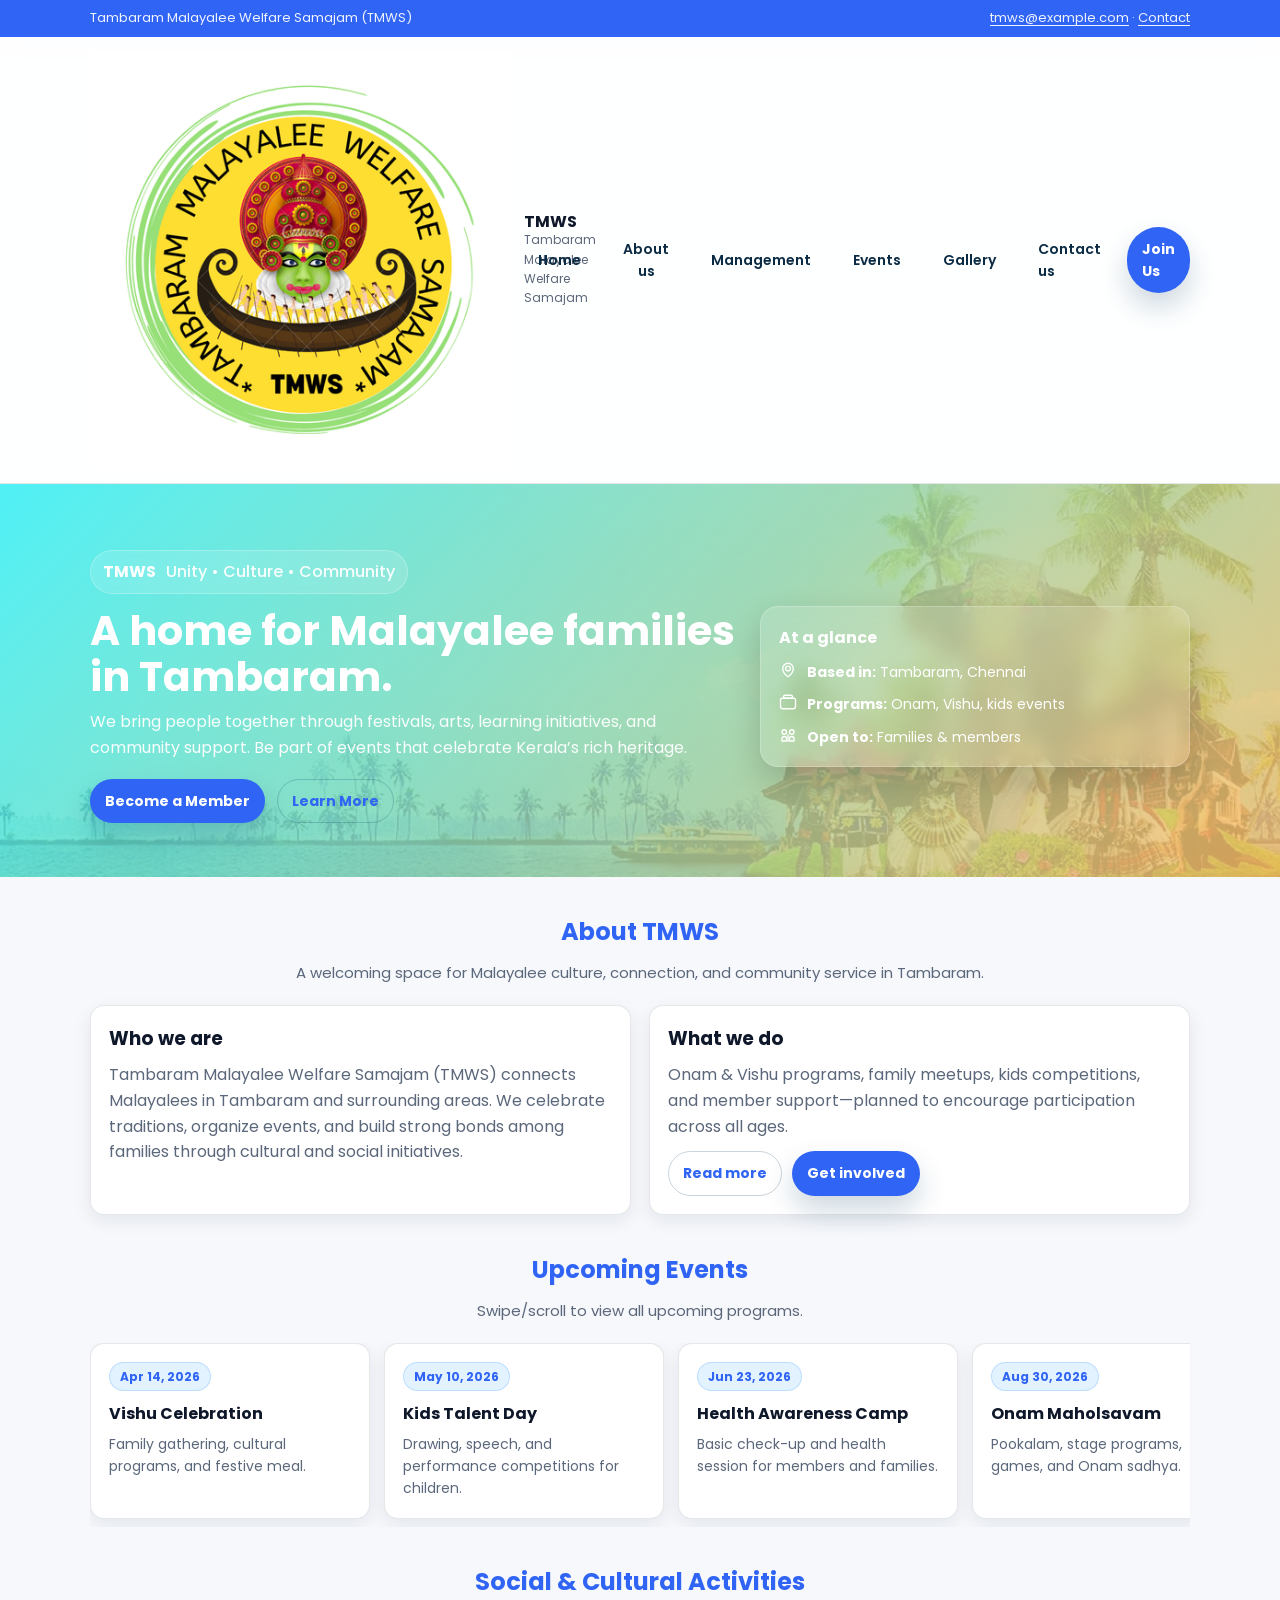
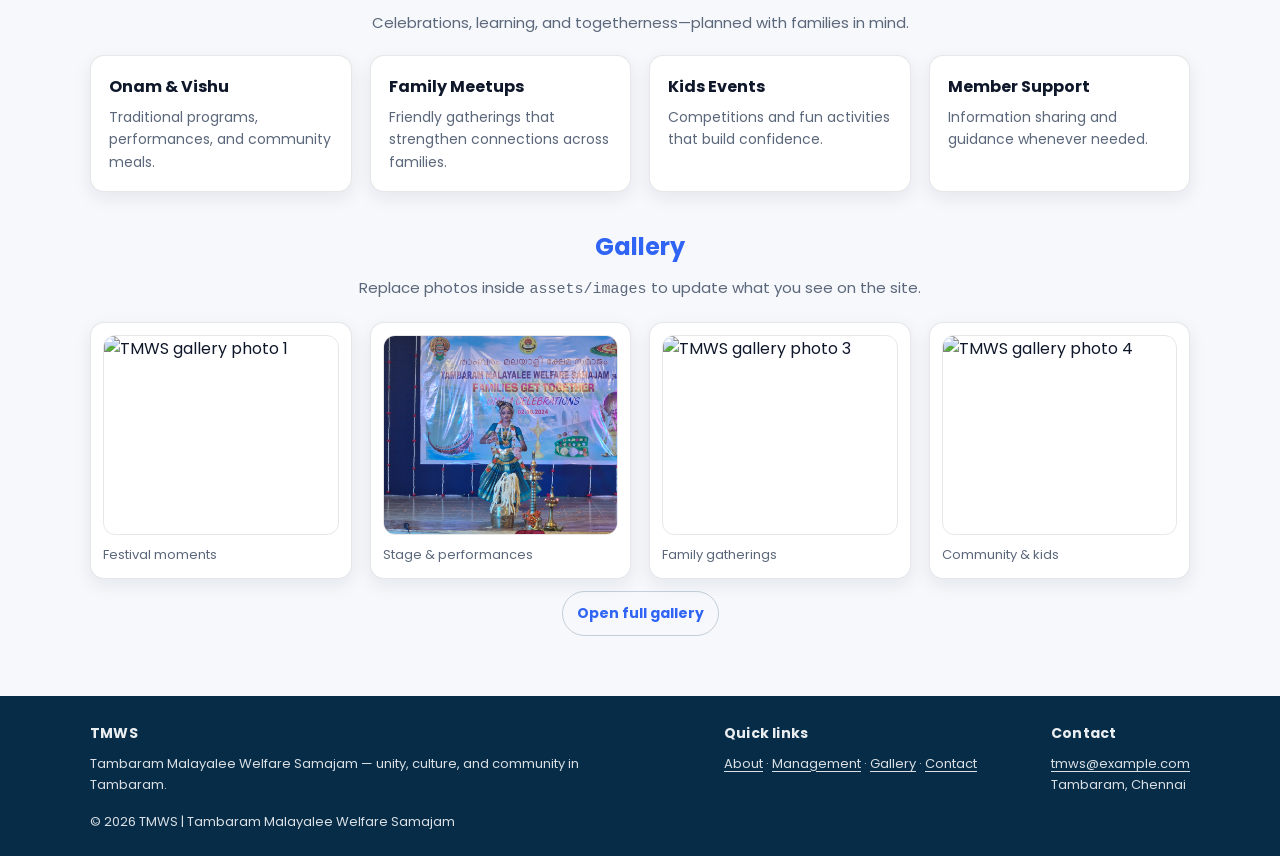
==== index.html @ 9498e364 "Add files via upload testing to be reverted back" ====
<!DOCTYPE html>
<html lang="en">
<head>
<meta charset="UTF-8">
<meta name="viewport" content="width=device-width, initial-scale=1.0">
<title>TMWS - Tambaram Malayalee Welfare Samajam</title>

<link href="https://fonts.googleapis.com/css2?family=Poppins:wght@300;400;600&display=swap" rel="stylesheet">

<link rel="stylesheet" href="assets/css/styles.css">
</head>

<body>
<a class="skip-link" href="#main">Skip to content</a>

<div class="topbar">
    <div class="container">
        <div class="row">
            <div>Tambaram Malayalee Welfare Samajam (TMWS)</div>
            <div>
                <a href="mailto:tmws@example.com">tmws@example.com</a>
                <span aria-hidden="true"> · </span>
                <a href="contact.html">Contact</a>
            </div>
        </div>
    </div>
</div>

<header class="site-header" aria-label="Site header">
    <div class="container">
        <div class="header-inner">
            <a class="brand" href="index.html" aria-label="TMWS home">
                <img class="gallery-img" class="brand-logo" src="assets/images/logo.png" alt="TMWS logo">
                <div>
                    <h1>TMWS</h1>
                    <p>Tambaram Malayalee Welfare Samajam</p>
                </div>
            </a>

            <button class="nav-toggle" type="button" data-nav-toggle aria-label="Toggle navigation" aria-expanded="false">
                <span></span><span></span><span></span>
            </button>

            <nav class="nav" data-nav aria-label="Primary navigation">
                <a href="index.html" class="active">Home</a>

                <div class="dropdown" data-dropdown>
                    <button type="button" aria-expanded="false">About us</button>
                    <div class="dropdown-menu" role="menu">
                        <a role="menuitem" href="about.html">About TMWS</a>
                        <a role="menuitem" href="about.html#vision">Our Vision</a>
                        <a role="menuitem" href="about.html#activities">Social & Cultural Activities</a>
                        <a role="menuitem" href="about.html#facilities">Facilities</a>
                    </div>
                </div>

                <div class="dropdown" data-dropdown>
                    <button type="button" aria-expanded="false">Management</button>
                    <div class="dropdown-menu" role="menu">
                        <a role="menuitem" href="management.html#advisory">Advisory Board</a>
                        <a role="menuitem" href="management.html#committee">Central Committee</a>
                        <a role="menuitem" href="management.html#area">Area Committee</a>
                    </div>
                </div>

                <div class="dropdown" data-dropdown>
                    <button type="button" aria-expanded="false">Events</button>
                    <div class="dropdown-menu" role="menu">
                        <a role="menuitem" href="#events">Upcoming Events</a>
                        <a role="menuitem" href="events.html#past-events">Past Events</a>
                        <a role="menuitem" href="events.html#calendar">Calendar</a>
                    </div>
                </div>
                <a href="gallery.html">Gallery</a>
                <a href="contact.html">Contact us</a>
            </nav>

            <div class="header-actions">
                <a class="btn btn-primary" href="contact.html">Join Us</a>
            </div>
        </div>
    </div>
</header>

<section class="hero" aria-label="Hero">
    <div class="hero-slide active" data-hero-slide style="background-image:url('assets/images/hero.jpg')"></div>
    <div class="hero-slide" data-hero-slide style="background-image:url('assets/images/gallery-1.jpg')"></div>
    <div class="hero-slide" data-hero-slide style="background-image:url('assets/images/gallery-2.jpg')"></div>

    <div class="hero-content">
        <div class="container">
            <div class="hero-grid">
                <div>
                    <div class="hero-badge">
                        <span aria-hidden="true">TMWS</span>
                        <span style="opacity:.95; font-weight:500;">Unity • Culture • Community</span>
                    </div>
                    <h2>A home for Malayalee families in Tambaram.</h2>
                    <p>
                        We bring people together through festivals, arts, learning initiatives, and community support.
                        Be part of events that celebrate Kerala’s rich heritage.
                    </p>
                    <div class="hero-actions">
                        <a class="btn btn-primary" href="contact.html">Become a Member</a>
                        <a class="btn btn-outline" href="about.html">Learn More</a>
                    </div>
                </div>
                <aside class="hero-aside" aria-label="Quick information">
                    <h3>At a glance</h3>
                    <ul class="meta-list">
                        <li>
                            <svg class="meta-icon" viewBox="0 0 24 24" fill="none" aria-hidden="true">
                                <path d="M12 21s-7-4.4-7-11a7 7 0 1 1 14 0c0 6.6-7 11-7 11Z" stroke="white" stroke-width="1.8"/>
                                <path d="M12 13.2a3.2 3.2 0 1 0 0-6.4 3.2 3.2 0 0 0 0 6.4Z" stroke="white" stroke-width="1.8"/>
                            </svg>
                            <span><strong>Based in:</strong> Tambaram, Chennai</span>
                        </li>
                        <li>
                            <svg class="meta-icon" viewBox="0 0 24 24" fill="none" aria-hidden="true">
                                <path d="M20 7H4a2 2 0 0 0-2 2v9a3 3 0 0 0 3 3h14a3 3 0 0 0 3-3V9a2 2 0 0 0-2-2Z" stroke="white" stroke-width="1.8"/>
                                <path d="M16 3H8a2 2 0 0 0-2 2v2h12V5a2 2 0 0 0-2-2Z" stroke="white" stroke-width="1.8"/>
                            </svg>
                            <span><strong>Programs:</strong> Onam, Vishu, kids events</span>
                        </li>
                        <li>
                            <svg class="meta-icon" viewBox="0 0 24 24" fill="none" aria-hidden="true">
                                <path d="M7 14c-1.8 0-3 1.2-3 3v3h6v-3c0-1.8-1.2-3-3-3Z" stroke="white" stroke-width="1.8"/>
                                <path d="M17 14c-1.8 0-3 1.2-3 3v3h6v-3c0-1.8-1.2-3-3-3Z" stroke="white" stroke-width="1.8"/>
                                <path d="M7 11a3 3 0 1 0 0-6 3 3 0 0 0 0 6Z" stroke="white" stroke-width="1.8"/>
                                <path d="M17 11a3 3 0 1 0 0-6 3 3 0 0 0 0 6Z" stroke="white" stroke-width="1.8"/>
                                <path d="M12 12v8" stroke="white" stroke-width="1.8" stroke-linecap="round"/>
                            </svg>
                            <span><strong>Open to:</strong> Families & members</span>
                        </li>
                    </ul>
                </aside>
            </div>
        </div>
    </div>
</section>

<main id="main">
    <section class="section">
        <div class="container">
            <h2 class="section-title">About TMWS</h2>
            <p class="lead">A welcoming space for Malayalee culture, connection, and community service in Tambaram.</p>
            <div class="grid">
                <div class="card col-6">
                    <h3 style="margin:0 0 8px;">Who we are</h3>
                    <p style="margin:0; color: var(--muted);">
                        Tambaram Malayalee Welfare Samajam (TMWS) connects Malayalees in Tambaram and surrounding areas.
                        We celebrate traditions, organize events, and build strong bonds among families through cultural
                        and social initiatives.
                    </p>
                </div>
                <div class="card col-6">
                    <h3 style="margin:0 0 8px;">What we do</h3>
                    <p style="margin:0; color: var(--muted);">
                        Onam & Vishu programs, family meetups, kids competitions, and member support—planned to encourage
                        participation across all ages.
                    </p>
                    <div style="margin-top:12px; display:flex; gap:10px; flex-wrap:wrap;">
                        <a class="btn btn-outline" href="about.html">Read more</a>
                        <a class="btn btn-primary" href="contact.html">Get involved</a>
                    </div>
                </div>
            </div>
        </div>
    </section>

    <section class="section" id="events" style="padding-top:0;">
        <div class="container">
            <h2 class="section-title">Upcoming Events</h2>
            <p class="lead">Swipe/scroll to view all upcoming programs.</p>
            <div class="events-scroll" aria-label="Upcoming events list">
                <article class="card event-card">
                    <span class="date">Apr 14, 2026</span>
                    <h3>Vishu Celebration</h3>
                    <p>Family gathering, cultural programs, and festive meal.</p>
                </article>
                <article class="card event-card">
                    <span class="date">May 10, 2026</span>
                    <h3>Kids Talent Day</h3>
                    <p>Drawing, speech, and performance competitions for children.</p>
                </article>
                <article class="card event-card">
                    <span class="date">Jun 23, 2026</span>
                    <h3>Health Awareness Camp</h3>
                    <p>Basic check-up and health session for members and families.</p>
                </article>
                <article class="card event-card">
                    <span class="date">Aug 30, 2026</span>
                    <h3>Onam Maholsavam</h3>
                    <p>Pookalam, stage programs, games, and Onam sadhya.</p>
                </article>
                <article class="card event-card">
                    <span class="date">Oct 04, 2026</span>
                    <h3>Community Sports Meet</h3>
                    <p>Friendly games and sports events for all age groups.</p>
                </article>
            </div>
        </div>
    </section>

    <section class="section" style="padding-top:0;">
        <div class="container">
            <h2 class="section-title">Social & Cultural Activities</h2>
            <p class="lead">Celebrations, learning, and togetherness—planned with families in mind.</p>
            <div class="grid">
                <div class="card col-3 feature">
                    <h3>Onam & Vishu</h3>
                    <p>Traditional programs, performances, and community meals.</p>
                </div>
                <div class="card col-3 feature">
                    <h3>Family Meetups</h3>
                    <p>Friendly gatherings that strengthen connections across families.</p>
                </div>
                <div class="card col-3 feature">
                    <h3>Kids Events</h3>
                    <p>Competitions and fun activities that build confidence.</p>
                </div>
                <div class="card col-3 feature">
                    <h3>Member Support</h3>
                    <p>Information sharing and guidance whenever needed.</p>
                </div>
            </div>
        </div>
    </section>

    <section class="section" style="padding-top:0;">
        <div class="container">
            <h2 class="section-title">Gallery</h2>
            <p class="lead">Replace photos inside <code>assets/images</code> to update what you see on the site.</p>
            <div class="grid">
                <div class="card col-3 gallery-card">
                    <figure>
                        <img class="gallery-img" loading="lazy" src="assets/images/gallery-1.jpg" alt="TMWS gallery photo 1">
                        <figcaption>Festival moments</figcaption>
                    </figure>
                </div>
                <div class="card col-3 gallery-card">
                    <figure>
                        <img class="gallery-img" loading="lazy" src="assets/images/gallery-2.jpg" alt="TMWS gallery photo 2">
                        <figcaption>Stage & performances</figcaption>
                    </figure>
                </div>
                <div class="card col-3 gallery-card">
                    <figure>
                        <img class="gallery-img" loading="lazy" src="assets/images/gallery-3.jpg" alt="TMWS gallery photo 3">
                        <figcaption>Family gatherings</figcaption>
                    </figure>
                </div>
                <div class="card col-3 gallery-card">
                    <figure>
                        <img class="gallery-img" loading="lazy" src="assets/images/gallery-4.jpg" alt="TMWS gallery photo 4">
                        <figcaption>Community & kids</figcaption>
                    </figure>
                </div>
            </div>
            <div style="margin-top:12px; display:flex; justify-content:center;">
                <a class="btn btn-outline" href="gallery.html">Open full gallery</a>
            </div>
        </div>
    </section>
</main>

<footer class="footer">
    <div class="container">
        <div class="row">
            <div style="max-width: 56ch;">
                <h4>TMWS</h4>
                <p>Tambaram Malayalee Welfare Samajam — unity, culture, and community in Tambaram.</p>
            </div>
            <div>
                <h4>Quick links</h4>
                <p><a href="about.html">About</a> · <a href="management.html">Management</a> · <a href="gallery.html">Gallery</a> · <a href="contact.html">Contact</a></p>
            </div>
            <div>
                <h4>Contact</h4>
                <p><a href="mailto:tmws@example.com">tmws@example.com</a><br>Tambaram, Chennai</p>
            </div>
        </div>
        <p style="margin-top:16px;">© 2026 TMWS | Tambaram Malayalee Welfare Samajam</p>
    </div>
</footer>

<script src="assets/js/main.js" defer></script>


<div id="lightbox" style="display:none; position:fixed; inset:0; background:rgba(0,0,0,0.9); justify-content:center; align-items:center; z-index:9999;">
  <img id="lightbox-img" style="max-width:90%; max-height:90%; border-radius:10px;">
</div>
</body>
</html>
---- assets/css/styles.css ----
:root{
  --bg: #f6f8fc;
  --surface: #ffffff;
  --text: #0f172a;
  --muted: #5b677a;
  --brand: #3064f4;
  --brand2: #668aff;
  --border: rgba(15, 23, 42, 0.10);
  --shadow: 0 12px 32px rgba(15, 23, 42, 0.12);
  --shadow2: 0 6px 18px rgba(15, 23, 42, 0.08);
  --radius: 14px;
  --radius2: 18px;
  --container: 1140px;
}

*{ box-sizing:border-box; }
html,body{ height:100%; }
body{
  margin:0;
  font-family: "Poppins", system-ui, -apple-system, "Segoe UI", Roboto, Arial, sans-serif;
  color: var(--text);
  background: var(--bg);
  line-height: 1.6;
}
a{ color: inherit; text-decoration: none; }
img{ max-width:100%; display:block; }

.skip-link{
  position:absolute; left:-999px; top:auto; width:1px; height:1px; overflow:hidden;
}
.skip-link:focus{
  left:16px; top:16px; width:auto; height:auto;
  padding:10px 12px;
  background: var(--surface);
  border:1px solid var(--border);
  border-radius: 10px;
  box-shadow: var(--shadow2);
  z-index: 5000;
}

.container{
  max-width: var(--container);
  margin: 0 auto;
  padding: 0 20px;
}

/* Header */
.topbar{
  background: var(--brand);
  color: rgba(255,255,255,0.92);
  font-size: 13px;
}
.topbar .row{
  display:flex;
  gap:14px;
  align-items:center;
  justify-content: space-between;
  padding: 8px 0;
}
.topbar a{ text-decoration: underline; text-underline-offset: 3px; }

.site-header{
  position: sticky;
  top: 0;
  z-index: 3000;
  background: rgba(255,255,255,0.88);
  border-bottom: 1px solid var(--border);
  backdrop-filter: blur(10px);
}
.header-inner{
  display:flex;
  align-items:center;
  justify-content: space-between;
  gap: 14px;
  padding: 14px 0;
}
.brand{
  display:flex;
  align-items:center;
  gap: 12px;
  min-width: 220px;
}
.brand-mark{
  width: 40px; height: 40px;
  border-radius: 12px;
  background: linear-gradient(135deg, var(--brand), var(--brand2));
  box-shadow: 0 10px 24px rgba(30, 144, 255, 0.22);
}
.brand-logo{
  width: 44px;
  height: 44px;
  border-radius: 12px;
  object-fit: cover;
  border: 1px solid var(--border);
  background: #ffffff;
}
.brand h1{
  font-size: 16px;
  margin: 0;
  line-height: 1.1;
}
.brand p{
  margin: 0;
  font-size: 12px;
  color: var(--muted);
}

/* Nav */
.nav-toggle{
  display:none;
  border: 1px solid var(--border);
  background: var(--surface);
  border-radius: 12px;
  padding: 10px 12px;
  cursor:pointer;
}
.nav-toggle span{ display:block; width:18px; height:2px; background: var(--text); margin: 4px 0; border-radius: 2px; }

.nav{
  display:flex;
  align-items:center;
  gap: 18px;
}
.nav a{
  color: #0b2b44;
  font-weight: 600;
  font-size: 14px;
  padding: 10px 12px;
  border-radius: 10px;
}
.nav a:hover{ background: rgba(30,144,255,0.10); color: var(--brand2); }

.dropdown{
  position: relative;
}
.dropdown > button{
  border: none;
  background: transparent;
  font: inherit;
  color: #0b2b44;
  font-weight: 600;
  font-size: 14px;
  padding: 10px 12px;
  border-radius: 10px;
  cursor: pointer;
}
.dropdown > button:hover{ background: rgba(30,144,255,0.10); color: var(--brand2); }
.dropdown-menu{
  position:absolute;
  top: calc(100% + 10px);
  right: 0;
  min-width: 250px;
  background: var(--surface);
  border: 1px solid var(--border);
  border-radius: 14px;
  box-shadow: var(--shadow);
  padding: 8px;
  display:none;
}
.dropdown-menu a{
  display:block;
  padding: 10px 10px;
  border-radius: 10px;
  font-weight: 600;
}
.dropdown-menu a:hover{ background: rgba(10,61,98,0.08); color: var(--brand); }
.dropdown.open .dropdown-menu{ display:block; }
@media (min-width: 721px){
  .dropdown:hover .dropdown-menu{ display:block; }
}

.header-actions{
  display:flex;
  align-items:center;
  gap: 10px;
}
.btn{
  display:inline-flex;
  align-items:center;
  justify-content:center;
  min-height: 44px;
  padding: 10px 14px;
  border-radius: 999px;
  border: 1px solid transparent;
  font-weight: 700;
  font-size: 14px;
  cursor:pointer;
}
.btn-primary{
  background: var(--brand);
  color: white;
  box-shadow: 0 14px 28px rgba(10,61,98,0.20);
}
.btn-primary:hover{ filter: brightness(1.04); }
.btn-outline{
  background: transparent;
  border-color: rgba(10,61,98,0.22);
  color: var(--brand);
}
.btn-outline:hover{ background: rgba(10,61,98,0.06); }

/* Hero slider */
.hero{
  position: relative;
  color: white;
  overflow:hidden;
  background: #082b45;
}
.hero::before{
  content:"";
  position:absolute;
  inset:0;
  background: linear-gradient(135deg, rgba(48, 238, 244, 0.85), rgba(255, 189, 102, 0.836));
  z-index: 1;
}
.hero-slide{
  position:absolute;
  inset:0;
  background-size: cover;
  background-position: center;
  opacity:0;
  transform: scale(1.03);
  transition: opacity 600ms ease;
}
.hero-slide.active{ opacity:1; }
.hero-content{
  position: relative;
  z-index: 2;
  padding: 66px 0 54px;
}
.hero-grid{
  display:grid;
  grid-template-columns: 1.35fr 0.9fr;
  gap: 24px;
  align-items:center;
}
.hero-badge{
  display:inline-flex;
  gap:10px;
  align-items:center;
  padding: 8px 12px;
  border-radius: 999px;
  background: rgba(255,255,255,0.14);
  border: 1px solid rgba(255,255,255,0.24);
  backdrop-filter: blur(8px);
  font-weight: 700;
}
.hero h2{
  margin: 14px 0 10px;
  font-size: clamp(30px, 3.2vw, 46px);
  line-height: 1.12;
}
.hero p{
  margin:0;
  opacity: 0.95;
  max-width: 62ch;
}
.hero-actions{
  margin-top: 18px;
  display:flex;
  gap: 12px;
  flex-wrap: wrap;
}
.hero-aside{
  background: rgba(255,255,255,0.12);
  border: 1px solid rgba(255,255,255,0.22);
  border-radius: var(--radius2);
  padding: 18px;
  box-shadow: 0 14px 34px rgba(0,0,0,0.18);
  backdrop-filter: blur(10px);
}
.hero-aside h3{ margin: 0 0 8px; font-size: 16px; }
.meta-list{ list-style:none; padding:0; margin: 10px 0 0; display:grid; gap: 10px; }
.meta-list li{ display:grid; grid-template-columns: 18px 1fr; gap: 10px; font-size: 14px; }
.meta-icon{ width:18px; height:18px; }

/* Sections */
.section{
  padding: 36px 0;
}
.section-title{
  text-align:center;
  margin: 0 0 10px;
  color: var(--brand);
  font-size: 24px;
}
.lead{
  color: var(--muted);
  text-align:center;
  max-width: 78ch;
  margin: 0 auto 20px;
  font-size: 15px;
}
.grid{
  display:grid;
  grid-template-columns: repeat(12, 1fr);
  gap: 18px;
}
.card{
  background: var(--surface);
  border: 1px solid var(--border);
  border-radius: var(--radius);
  box-shadow: var(--shadow2);
  padding: 18px;
  transition: transform 180ms ease, box-shadow 180ms ease;
}
.card:hover{ transform: translateY(-4px); box-shadow: var(--shadow); }

.col-3{ grid-column: span 3; }
.col-4{ grid-column: span 4; }
.col-6{ grid-column: span 6; }
.col-12{ grid-column: span 12; }

.feature h3{ margin: 0 0 6px; font-size: 16px; }
.feature p{ margin: 0; color: var(--muted); font-size: 14px; }

.events-scroll{
  display:flex;
  gap: 14px;
  overflow-x: auto;
  padding-bottom: 8px;
  scroll-snap-type: x mandatory;
}
.events-scroll::-webkit-scrollbar{ height: 8px; }
.events-scroll::-webkit-scrollbar-thumb{
  background: rgba(10,61,98,0.25);
  border-radius: 999px;
}
.event-card{
  min-width: 280px;
  max-width: 320px;
  scroll-snap-align: start;
}
.event-card .date{
  display:inline-block;
  font-size: 12px;
  font-weight: 700;
  color: var(--brand);
  background: rgba(30,144,255,0.12);
  border: 1px solid rgba(30,144,255,0.2);
  border-radius: 999px;
  padding: 4px 10px;
  margin-bottom: 10px;
}
.event-card h3{
  margin: 0 0 6px;
  font-size: 16px;
}
.event-card p{
  margin: 0;
  color: var(--muted);
  font-size: 14px;
}

.gallery-card{ padding: 12px; }
.gallery-card figure{ margin:0; display:grid; gap: 10px; }
.gallery-card img{
  width:100%;
  height: 200px;
  object-fit: cover;
  border-radius: 12px;
  border: 1px solid var(--border);
}
.gallery-card figcaption{ color: var(--muted); font-size: 13px; }

.person{ text-align:center; }
.person img{
  width: 112px; height: 112px;
  object-fit: cover;
  border-radius: 999px;
  border: 3px solid rgba(30,144,255,0.18);
  margin: 0 auto 10px;
  background: #eef2ff;
}
.person h3{ margin: 0 0 2px; font-size: 16px; }
.person p{ margin: 0; color: var(--muted); font-size: 14px; }

.role-grid{
  display:grid;
  gap: 14px;
}
.role-row{
  display:grid;
  gap: 14px;
}
.role-row.first{ grid-template-columns: repeat(3, minmax(0, 1fr)); }
.role-row.second{ grid-template-columns: repeat(5, minmax(0, 1fr)); }
.role-row.third{ grid-template-columns: repeat(5, minmax(0, 1fr)); }
.role-card{
  text-align:center;
  padding: 14px;
}
.role-card img{
  width: 84px;
  height: 84px;
  object-fit: cover;
  border-radius: 999px;
  border: 2px solid rgba(30,144,255,0.22);
  margin: 0 auto 8px;
  background: #eef2ff;
}
.role-card h3{
  margin: 0 0 4px;
  font-size: 15px;
}
.role-card p{
  margin: 0;
  color: var(--muted);
  font-size: 13px;
}

.footer{
  background: #072c48;
  color: rgba(255,255,255,0.92);
  margin-top: 24px;
  padding: 26px 0;
}
.footer .row{
  display:flex;
  gap: 18px;
  align-items:flex-start;
  justify-content: space-between;
  flex-wrap: wrap;
}
.footer h4{ margin:0 0 10px; font-size: 14px; letter-spacing: 0.2px; }
.footer p{ margin:0; opacity: 0.92; font-size: 13px; }
.footer a{ text-decoration: underline; text-underline-offset: 3px; }

/* Responsive */
@media (max-width: 980px){
  .hero-grid{ grid-template-columns: 1fr; }
  .col-3{ grid-column: span 6; }
  .col-4{ grid-column: span 6; }
  .col-6{ grid-column: span 12; }
  .header-actions{
    display: none;
  }
  .role-row.first{ grid-template-columns: repeat(3, minmax(0, 1fr)); }
  .role-row.second{ grid-template-columns: repeat(3, minmax(0, 1fr)); }
  .role-row.third{ grid-template-columns: repeat(4, minmax(0, 1fr)); }
}
@media (max-width: 720px){
  .container{
    padding: 0 14px;
  }
  .topbar .row{ flex-direction: column; align-items:flex-start; }
  .header-inner{
    padding: 10px 0;
  }
  .brand{
    min-width: 0;
    gap: 10px;
  }
  .brand h1{
    font-size: 15px;
  }
  .brand p{
    font-size: 11px;
  }
  .nav-toggle{ display:block; }
  .nav{
    display:none;
    position:absolute;
    top: 100%;
    left: 0;
    right: 0;
    background: rgba(255,255,255,0.98);
    border-bottom: 1px solid var(--border);
    padding: 10px 12px;
    flex-direction: column;
    align-items: stretch;
    gap: 8px;
    max-height: calc(100vh - 72px);
    overflow-y: auto;
  }
  .nav.open{ display:flex; }
  .dropdown-menu{ position: static; min-width: auto; box-shadow: none; border-radius: 12px; }
  .dropdown > button{ width: 100%; text-align: left; }
  .hero-content{
    padding: 42px 0 34px;
  }
  .hero h2{
    font-size: clamp(24px, 7.8vw, 32px);
  }
  .hero p{
    font-size: 14px;
  }
  .hero-actions .btn{
    width: 100%;
  }
  .hero-aside{
    padding: 14px;
  }
  .section{
    padding: 28px 0;
  }
  .section-title{
    font-size: 22px;
  }
  .gallery-card img{
    height: 170px;
  }
  .event-card{
    min-width: 250px;
  }
  .role-row.first,
  .role-row.second,
  .role-row.third{
    grid-template-columns: repeat(2, minmax(0, 1fr));
  }
}

@media (max-width: 560px){
  .col-3{ grid-column: span 12; }
  .col-4{ grid-column: span 12; }
  .meta-list li{
    grid-template-columns: 16px 1fr;
    font-size: 13px;
  }
  .topbar{
    font-size: 12px;
  }
  .role-row.first,
  .role-row.second,
  .role-row.third{
    grid-template-columns: 1fr;
  }
}
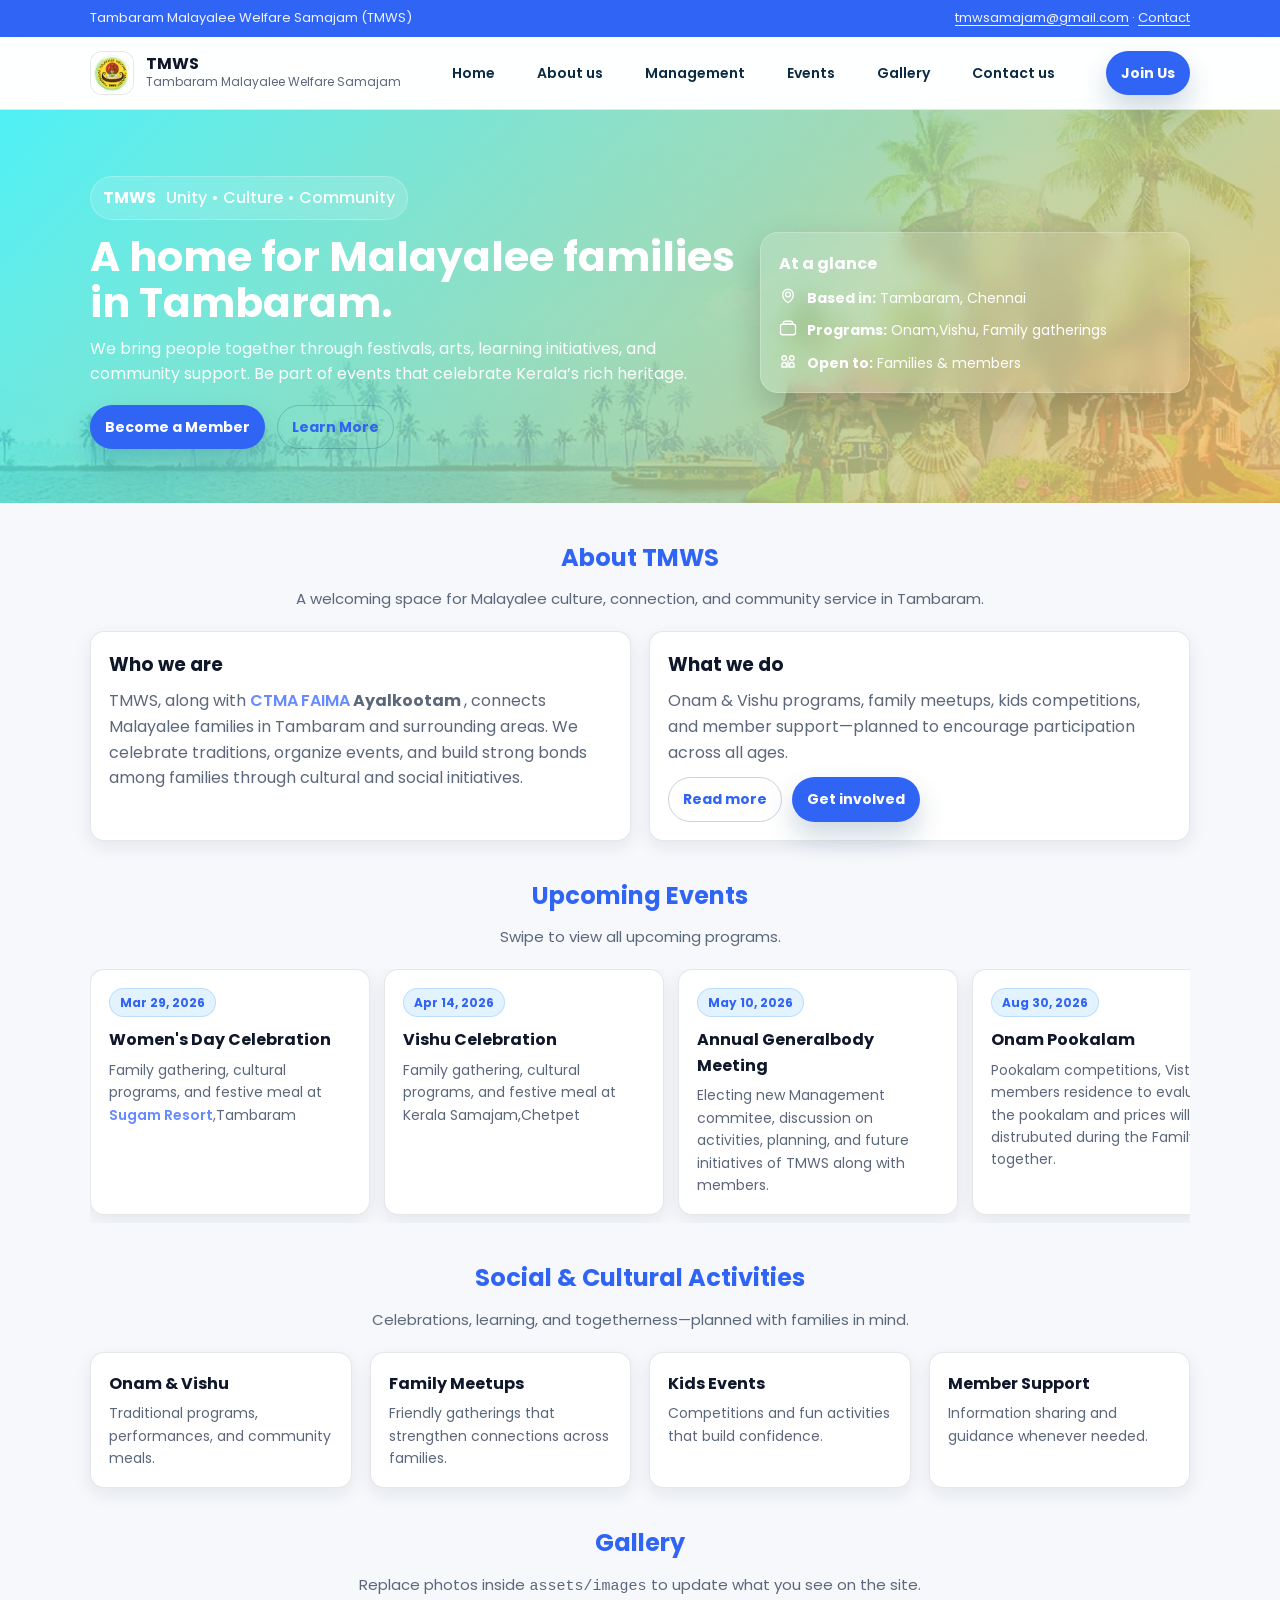
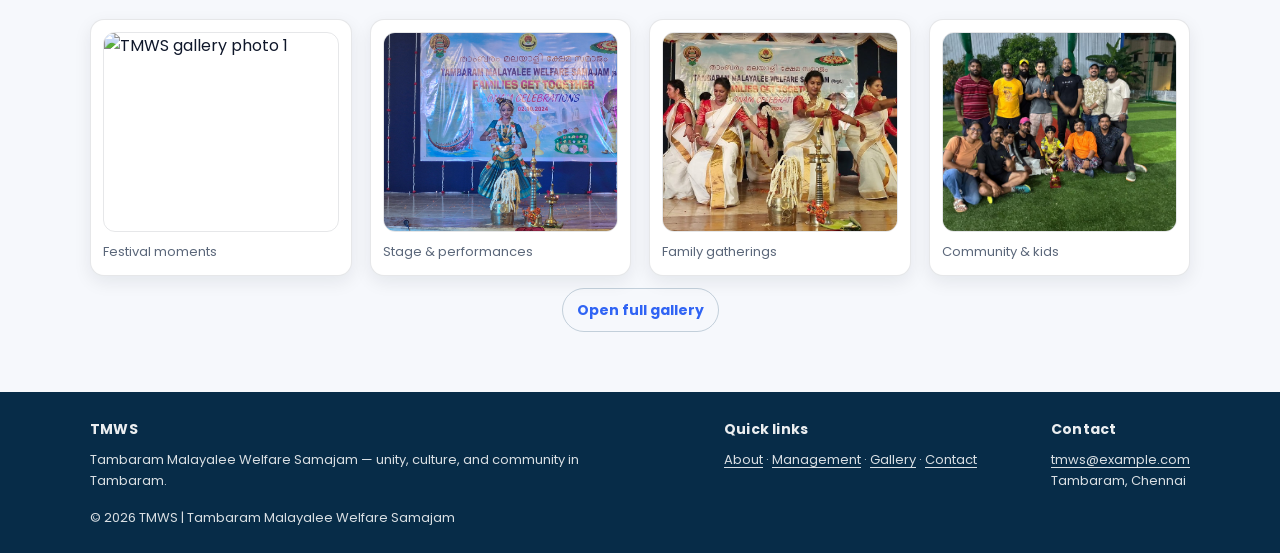
==== commit 32a30670: "Add files via upload uploading the changes in contact and few images uploaded" ====
--- a/index.html
+++ b/index.html
@@ -18,7 +18,7 @@
         <div class="row">
             <div>Tambaram Malayalee Welfare Samajam (TMWS)</div>
             <div>
-                <a href="mailto:tmws@example.com">tmws@example.com</a>
+                <a href="mailto:tmwsamajam@gmail.com">tmwsamajam@gmail.com</a>
                 <span aria-hidden="true"> · </span>
                 <a href="contact.html">Contact</a>
             </div>
@@ -30,7 +30,7 @@
     <div class="container">
         <div class="header-inner">
             <a class="brand" href="index.html" aria-label="TMWS home">
-                <img class="gallery-img" class="brand-logo" src="assets/images/logo.png" alt="TMWS logo">
+                <img class="brand-logo" src="assets/images/logo.png" alt="TMWS logo">
                 <div>
                     <h1>TMWS</h1>
                     <p>Tambaram Malayalee Welfare Samajam</p>
@@ -42,7 +42,7 @@
             </button>
 
             <nav class="nav" data-nav aria-label="Primary navigation">
-                <a href="index.html" class="active">Home</a>
+                <a href="index.html">Home</a>
 
                 <div class="dropdown" data-dropdown>
                     <button type="button" aria-expanded="false">About us</button>
@@ -83,7 +83,7 @@
 </header>
 
 <section class="hero" aria-label="Hero">
-    <div class="hero-slide active" data-hero-slide style="background-image:url('assets/images/hero.jpg')"></div>
+    <div class="hero-slide" data-hero-slide style="background-image:url('assets/images/hero.jpg')"></div>
     <div class="hero-slide" data-hero-slide style="background-image:url('assets/images/gallery-1.jpg')"></div>
     <div class="hero-slide" data-hero-slide style="background-image:url('assets/images/gallery-2.jpg')"></div>
 
@@ -120,7 +120,7 @@
                                 <path d="M20 7H4a2 2 0 0 0-2 2v9a3 3 0 0 0 3 3h14a3 3 0 0 0 3-3V9a2 2 0 0 0-2-2Z" stroke="white" stroke-width="1.8"/>
                                 <path d="M16 3H8a2 2 0 0 0-2 2v2h12V5a2 2 0 0 0-2-2Z" stroke="white" stroke-width="1.8"/>
                             </svg>
-                            <span><strong>Programs:</strong> Onam, Vishu, kids events</span>
+                            <span><strong>Programs:</strong> Onam,Vishu, Family gatherings</span>
                         </li>
                         <li>
                             <svg class="meta-icon" viewBox="0 0 24 24" fill="none" aria-hidden="true">
@@ -148,10 +148,15 @@
                 <div class="card col-6">
                     <h3 style="margin:0 0 8px;">Who we are</h3>
                     <p style="margin:0; color: var(--muted);">
-                        Tambaram Malayalee Welfare Samajam (TMWS) connects Malayalees in Tambaram and surrounding areas.
-                        We celebrate traditions, organize events, and build strong bonds among families through cultural
-                        and social initiatives.
-                    </p>
+  TMWS, along with 
+  <strong>
+    <a href="https://myctma.org/" target="_blank" class="partner-link">CTMA</a> 
+    <a href="https://www.faimma.com/" target="_blank" class="partner-link">FAIMA</a> 
+    Ayalkootam
+  </strong>, 
+  connects Malayalee families in Tambaram and surrounding areas. 
+  We celebrate traditions, organize events, and build strong bonds among families through cultural and social initiatives.
+</p>
                 </div>
                 <div class="card col-6">
                     <h3 style="margin:0 0 8px;">What we do</h3>
@@ -171,32 +176,33 @@
     <section class="section" id="events" style="padding-top:0;">
         <div class="container">
             <h2 class="section-title">Upcoming Events</h2>
-            <p class="lead">Swipe/scroll to view all upcoming programs.</p>
+            <p class="lead">Swipe to view all upcoming programs.</p>
             <div class="events-scroll" aria-label="Upcoming events list">
+                <article class="card event-card">
+                    <span class="date">Mar 29, 2026</span>
+                    <h3>Women's Day Celebration</h3>
+                    <p>Family gathering, cultural programs, and festive meal at 
+    <strong><a href="https://myctma.org/" target="_blank" class="partner-link">Sugam Resort</a></strong>,Tambaram</p>
+                    </article>
                 <article class="card event-card">
                     <span class="date">Apr 14, 2026</span>
                     <h3>Vishu Celebration</h3>
-                    <p>Family gathering, cultural programs, and festive meal.</p>
+                    <p>Family gathering, cultural programs, and festive meal at Kerala Samajam,Chetpet </p>
                 </article>
                 <article class="card event-card">
                     <span class="date">May 10, 2026</span>
-                    <h3>Kids Talent Day</h3>
-                    <p>Drawing, speech, and performance competitions for children.</p>
-                </article>
-                <article class="card event-card">
-                    <span class="date">Jun 23, 2026</span>
-                    <h3>Health Awareness Camp</h3>
-                    <p>Basic check-up and health session for members and families.</p>
-                </article>
-                <article class="card event-card">
+                    <h3>Annual Generalbody Meeting</h3>
+                    <p>Electing new Management commitee, discussion on activities, planning, and future initiatives of TMWS along with members.</p>
+                </article>
+                 <article class="card event-card">
                     <span class="date">Aug 30, 2026</span>
-                    <h3>Onam Maholsavam</h3>
-                    <p>Pookalam, stage programs, games, and Onam sadhya.</p>
-                </article>
-                <article class="card event-card">
-                    <span class="date">Oct 04, 2026</span>
-                    <h3>Community Sports Meet</h3>
-                    <p>Friendly games and sports events for all age groups.</p>
+                    <h3>Onam Pookalam</h3>
+                    <p>Pookalam competitions, Visting members residence to evaluate the pookalam and prices will be distrubuted during the Family Get together.</p>
+                </article>
+                <article class="card event-card">
+                    <span class="date">Oct 02, 2026</span>
+                    <h3>Family Get together</h3>
+                    <p>All members and their families get together on this day, participate on all the cultural events, enjoying the event along with onam sadhya.</p>
                 </article>
             </div>
         </div>
@@ -234,25 +240,25 @@
             <div class="grid">
                 <div class="card col-3 gallery-card">
                     <figure>
-                        <img class="gallery-img" loading="lazy" src="assets/images/gallery-1.jpg" alt="TMWS gallery photo 1">
+                        <img loading="lazy" src="assets/images/gallery-1.jpg" alt="TMWS gallery photo 1">
                         <figcaption>Festival moments</figcaption>
                     </figure>
                 </div>
                 <div class="card col-3 gallery-card">
                     <figure>
-                        <img class="gallery-img" loading="lazy" src="assets/images/gallery-2.jpg" alt="TMWS gallery photo 2">
+                        <img loading="lazy" src="assets/images/gallery-2.jpg" alt="TMWS gallery photo 2">
                         <figcaption>Stage & performances</figcaption>
                     </figure>
                 </div>
                 <div class="card col-3 gallery-card">
                     <figure>
-                        <img class="gallery-img" loading="lazy" src="assets/images/gallery-3.jpg" alt="TMWS gallery photo 3">
+                        <img loading="lazy" src="assets/images/gallery-3.jpg" alt="TMWS gallery photo 3">
                         <figcaption>Family gatherings</figcaption>
                     </figure>
                 </div>
                 <div class="card col-3 gallery-card">
                     <figure>
-                        <img class="gallery-img" loading="lazy" src="assets/images/gallery-4.jpg" alt="TMWS gallery photo 4">
+                        <img loading="lazy" src="assets/images/gallery-4.jpg" alt="TMWS gallery photo 4">
                         <figcaption>Community & kids</figcaption>
                     </figure>
                 </div>
@@ -286,9 +292,5 @@
 
 <script src="assets/js/main.js" defer></script>
 
-
-<div id="lightbox" style="display:none; position:fixed; inset:0; background:rgba(0,0,0,0.9); justify-content:center; align-items:center; z-index:9999;">
-  <img id="lightbox-img" style="max-width:90%; max-height:90%; border-radius:10px;">
-</div>
 </body>
 </html>
--- a/assets/css/styles.css
+++ b/assets/css/styles.css
@@ -526,3 +526,15 @@
     grid-template-columns: 1fr;
   }
 }
+
+.partner-link {
+  color: var(--brand2);
+  text-decoration: none;
+  font-weight: 600;
+  border-bottom: 2px solid transparent;
+  transition: 0.2s;
+}
+
+.partner-link:hover {
+  border-bottom: 2px solid var(--brand2);
+}
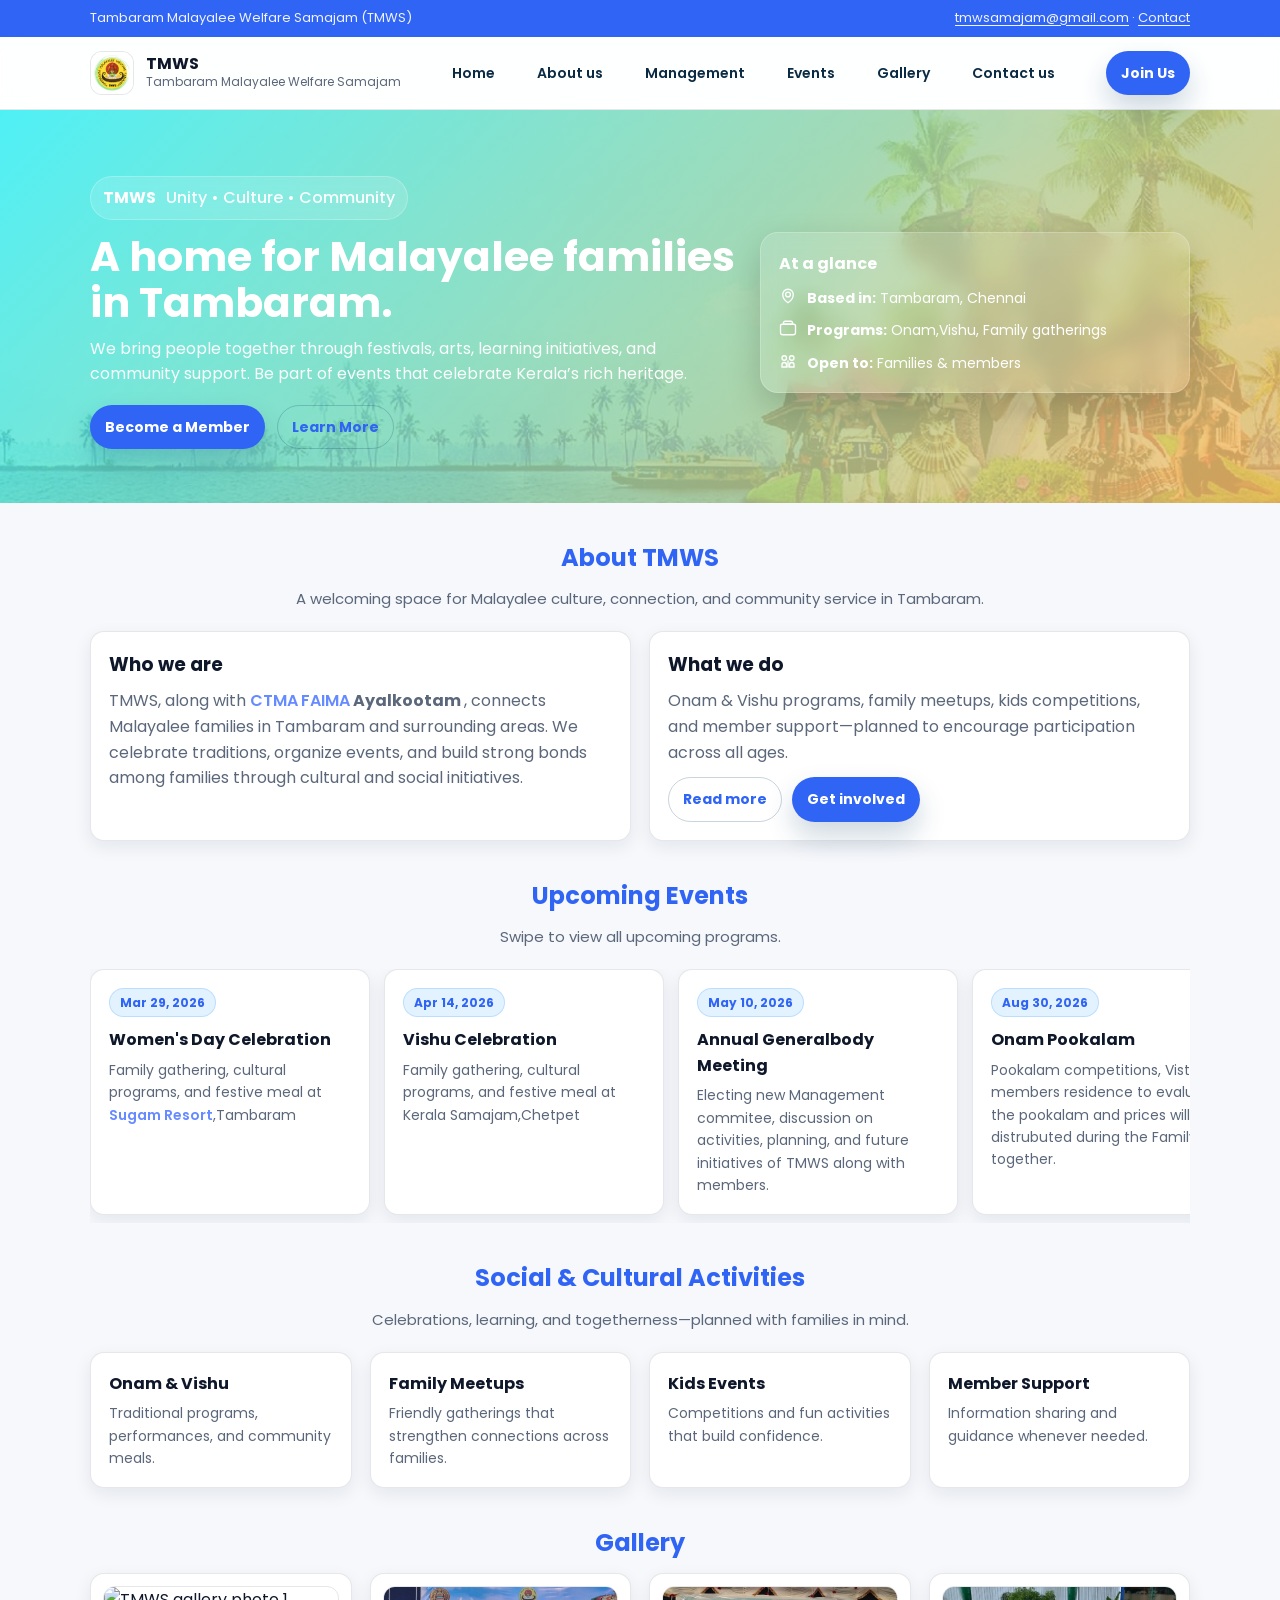
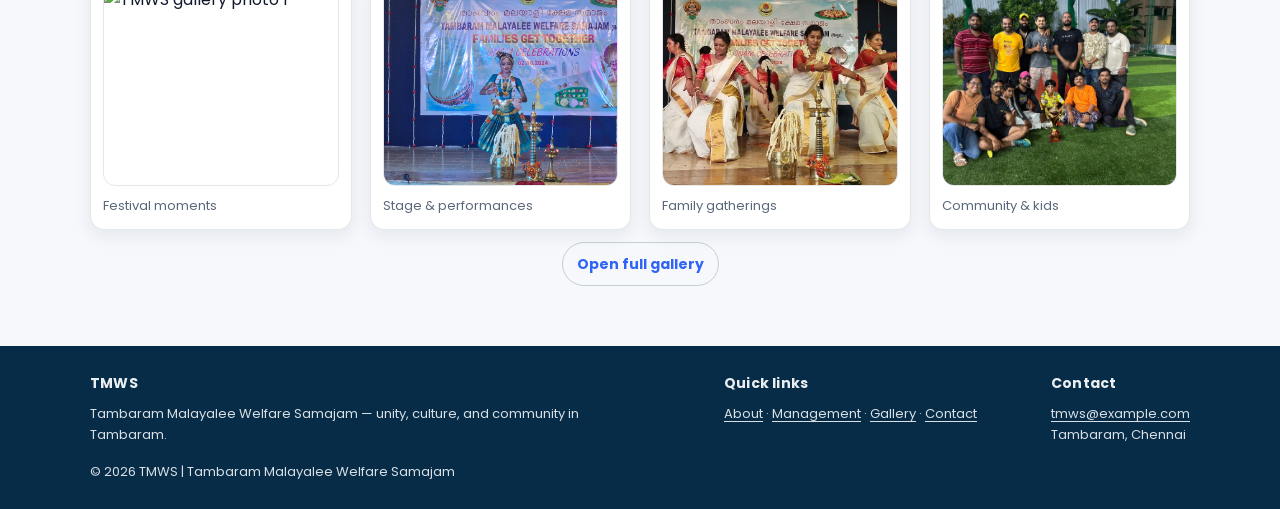
==== commit 2229d7e2: "Add files via upload updated the management page and favicon icon" ====
--- a/index.html
+++ b/index.html
@@ -9,6 +9,8 @@
 
 <link rel="stylesheet" href="assets/css/styles.css">
 </head>
+
+<link rel="icon" type="image/png" sizes="64x64" href="assets/images/favicon.png">
 
 <body>
 <a class="skip-link" href="#main">Skip to content</a>
@@ -236,7 +238,7 @@
     <section class="section" style="padding-top:0;">
         <div class="container">
             <h2 class="section-title">Gallery</h2>
-            <p class="lead">Replace photos inside <code>assets/images</code> to update what you see on the site.</p>
+            
             <div class="grid">
                 <div class="card col-3 gallery-card">
                     <figure>
--- a/assets/css/styles.css
+++ b/assets/css/styles.css
@@ -538,3 +538,12 @@
 .partner-link:hover {
   border-bottom: 2px solid var(--brand2);
 }
+
+.role-card img {
+  display: block;
+  width: 100px;
+  height: 100px;
+  object-fit: cover;
+  object-position: center 25%;
+  border-radius: 50%;
+}
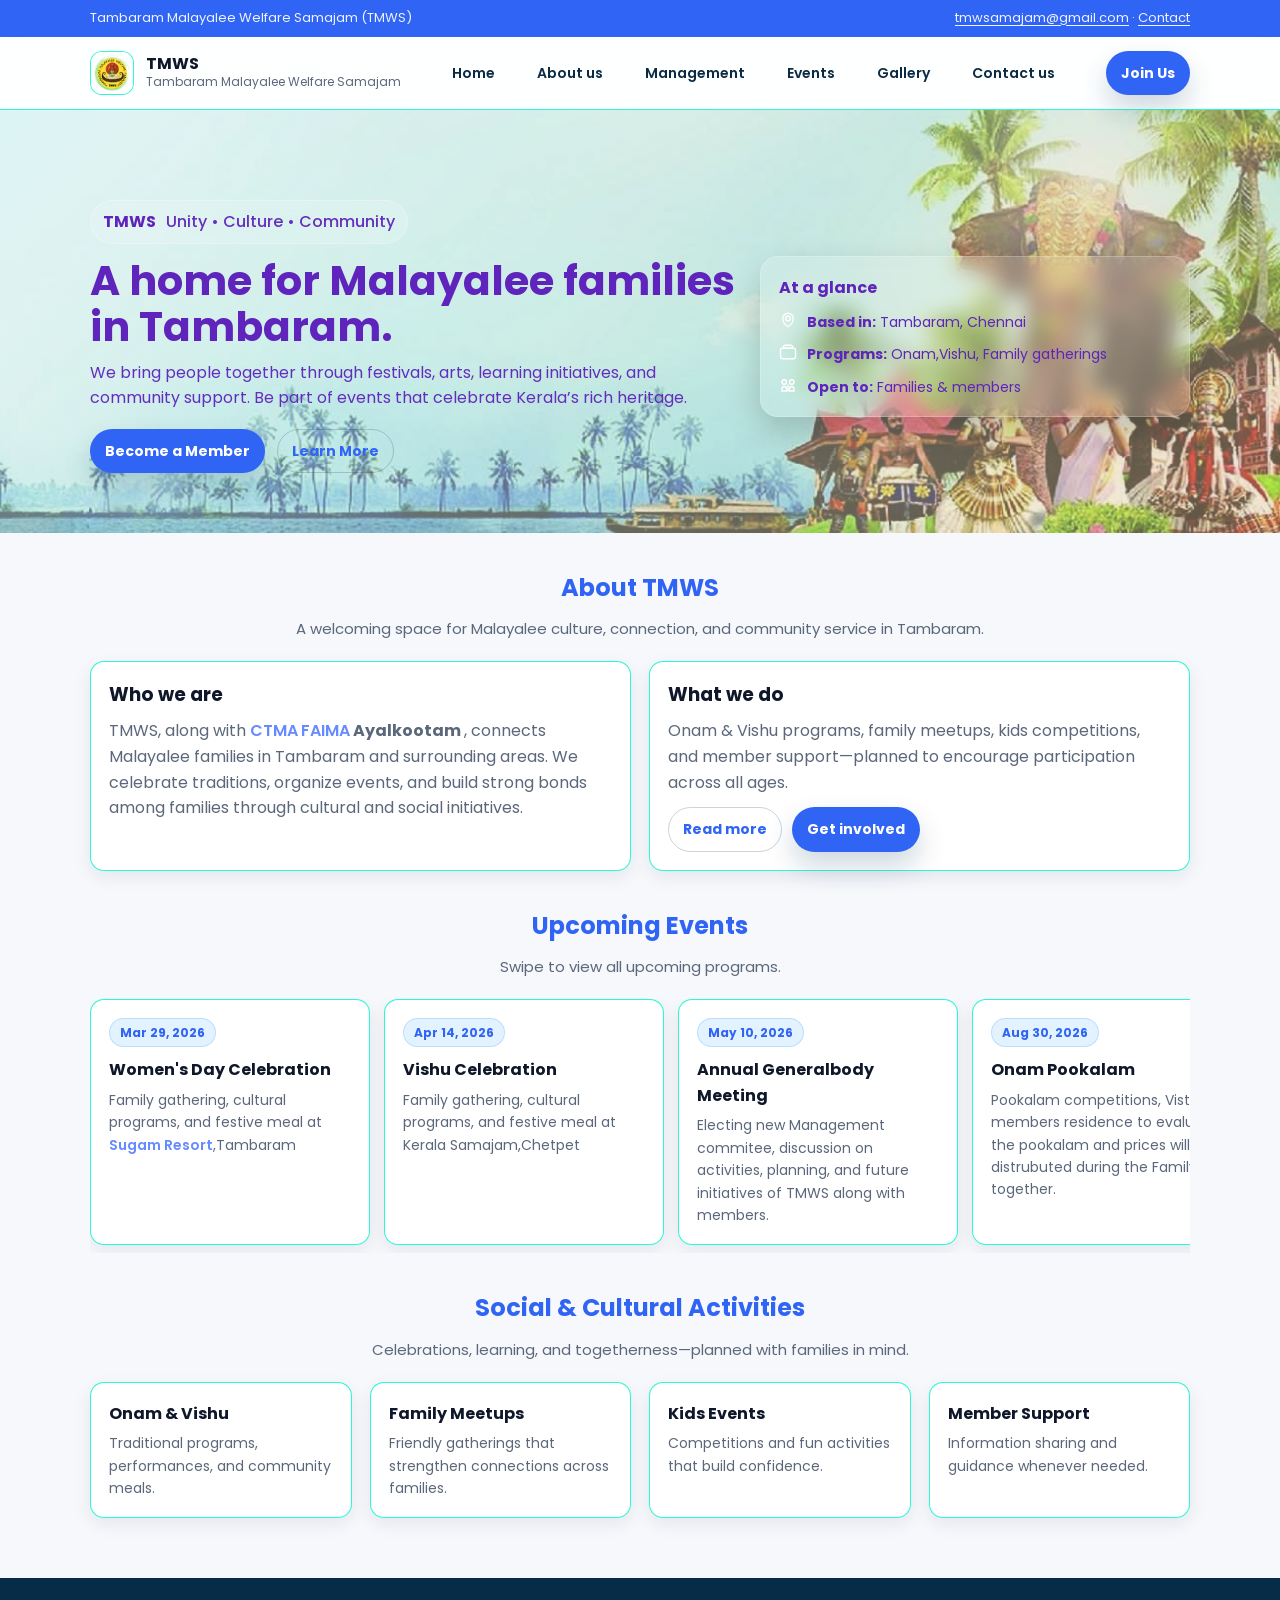
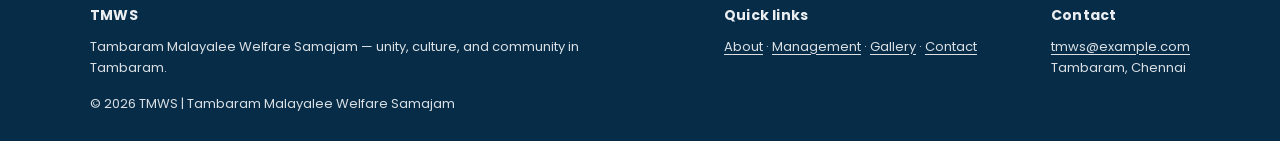
==== commit a6b7865b: "Add files via upload updated gallery view and contact us page with social media gird" ====
--- a/index.html
+++ b/index.html
@@ -68,7 +68,7 @@
                 <div class="dropdown" data-dropdown>
                     <button type="button" aria-expanded="false">Events</button>
                     <div class="dropdown-menu" role="menu">
-                        <a role="menuitem" href="#events">Upcoming Events</a>
+                        <a role="menuitem" href="events.html">Upcoming Events</a>
                         <a role="menuitem" href="events.html#past-events">Past Events</a>
                         <a role="menuitem" href="events.html#calendar">Calendar</a>
                     </div>
@@ -184,7 +184,7 @@
                     <span class="date">Mar 29, 2026</span>
                     <h3>Women's Day Celebration</h3>
                     <p>Family gathering, cultural programs, and festive meal at 
-    <strong><a href="https://myctma.org/" target="_blank" class="partner-link">Sugam Resort</a></strong>,Tambaram</p>
+    <strong><a href="https://www.sugamresort.com/" target="_blank" class="partner-link">Sugam Resort</a></strong>,Tambaram</p>
                     </article>
                 <article class="card event-card">
                     <span class="date">Apr 14, 2026</span>
@@ -234,44 +234,7 @@
             </div>
         </div>
     </section>
-
-    <section class="section" style="padding-top:0;">
-        <div class="container">
-            <h2 class="section-title">Gallery</h2>
-            
-            <div class="grid">
-                <div class="card col-3 gallery-card">
-                    <figure>
-                        <img loading="lazy" src="assets/images/gallery-1.jpg" alt="TMWS gallery photo 1">
-                        <figcaption>Festival moments</figcaption>
-                    </figure>
-                </div>
-                <div class="card col-3 gallery-card">
-                    <figure>
-                        <img loading="lazy" src="assets/images/gallery-2.jpg" alt="TMWS gallery photo 2">
-                        <figcaption>Stage & performances</figcaption>
-                    </figure>
-                </div>
-                <div class="card col-3 gallery-card">
-                    <figure>
-                        <img loading="lazy" src="assets/images/gallery-3.jpg" alt="TMWS gallery photo 3">
-                        <figcaption>Family gatherings</figcaption>
-                    </figure>
-                </div>
-                <div class="card col-3 gallery-card">
-                    <figure>
-                        <img loading="lazy" src="assets/images/gallery-4.jpg" alt="TMWS gallery photo 4">
-                        <figcaption>Community & kids</figcaption>
-                    </figure>
-                </div>
-            </div>
-            <div style="margin-top:12px; display:flex; justify-content:center;">
-                <a class="btn btn-outline" href="gallery.html">Open full gallery</a>
-            </div>
-        </div>
-    </section>
-</main>
-
+    
 <footer class="footer">
     <div class="container">
         <div class="row">
--- a/assets/css/styles.css
+++ b/assets/css/styles.css
@@ -5,7 +5,7 @@
   --muted: #5b677a;
   --brand: #3064f4;
   --brand2: #668aff;
-  --border: rgba(15, 23, 42, 0.10);
+  --border: rgba(6, 247, 207, 0.849);
   --shadow: 0 12px 32px rgba(15, 23, 42, 0.12);
   --shadow2: 0 6px 18px rgba(15, 23, 42, 0.08);
   --radius: 14px;
@@ -202,7 +202,7 @@
 /* Hero slider */
 .hero{
   position: relative;
-  color: white;
+  color: rgb(94, 36, 187);
   overflow:hidden;
   background: #082b45;
 }
@@ -210,7 +210,7 @@
   content:"";
   position:absolute;
   inset:0;
-  background: linear-gradient(135deg, rgba(48, 238, 244, 0.85), rgba(255, 189, 102, 0.836));
+  background: linear-gradient(135deg, rgba(193, 236, 238, 0.55), rgba(235, 197, 147, 0.40));
   z-index: 1;
 }
 .hero-slide{
@@ -219,14 +219,14 @@
   background-size: cover;
   background-position: center;
   opacity:0;
-  transform: scale(1.03);
+  transform: scale(1.23);
   transition: opacity 600ms ease;
 }
 .hero-slide.active{ opacity:1; }
 .hero-content{
   position: relative;
   z-index: 2;
-  padding: 66px 0 54px;
+  padding: 90px 0 60px;
 }
 .hero-grid{
   display:grid;
@@ -242,7 +242,7 @@
   border-radius: 999px;
   background: rgba(255,255,255,0.14);
   border: 1px solid rgba(255,255,255,0.24);
-  backdrop-filter: blur(8px);
+  backdrop-filter: blur(5px);
   font-weight: 700;
 }
 .hero h2{
@@ -547,3 +547,26 @@
   object-position: center 25%;
   border-radius: 50%;
 }
+
+.social-btn {
+  padding: 10px 18px;
+  border-radius: 25px;
+  text-decoration: none;
+  color: white;
+  font-weight: 600;
+  display: inline-block;
+  transition: 0.3s;
+}
+
+.instagram {
+  background: linear-gradient(45deg, #E1306C, #C13584);
+}
+
+.facebook {
+  background: #1877F2;
+}
+
+.social-btn:hover {
+  transform: translateY(-2px);
+  opacity: 0.9;
+}
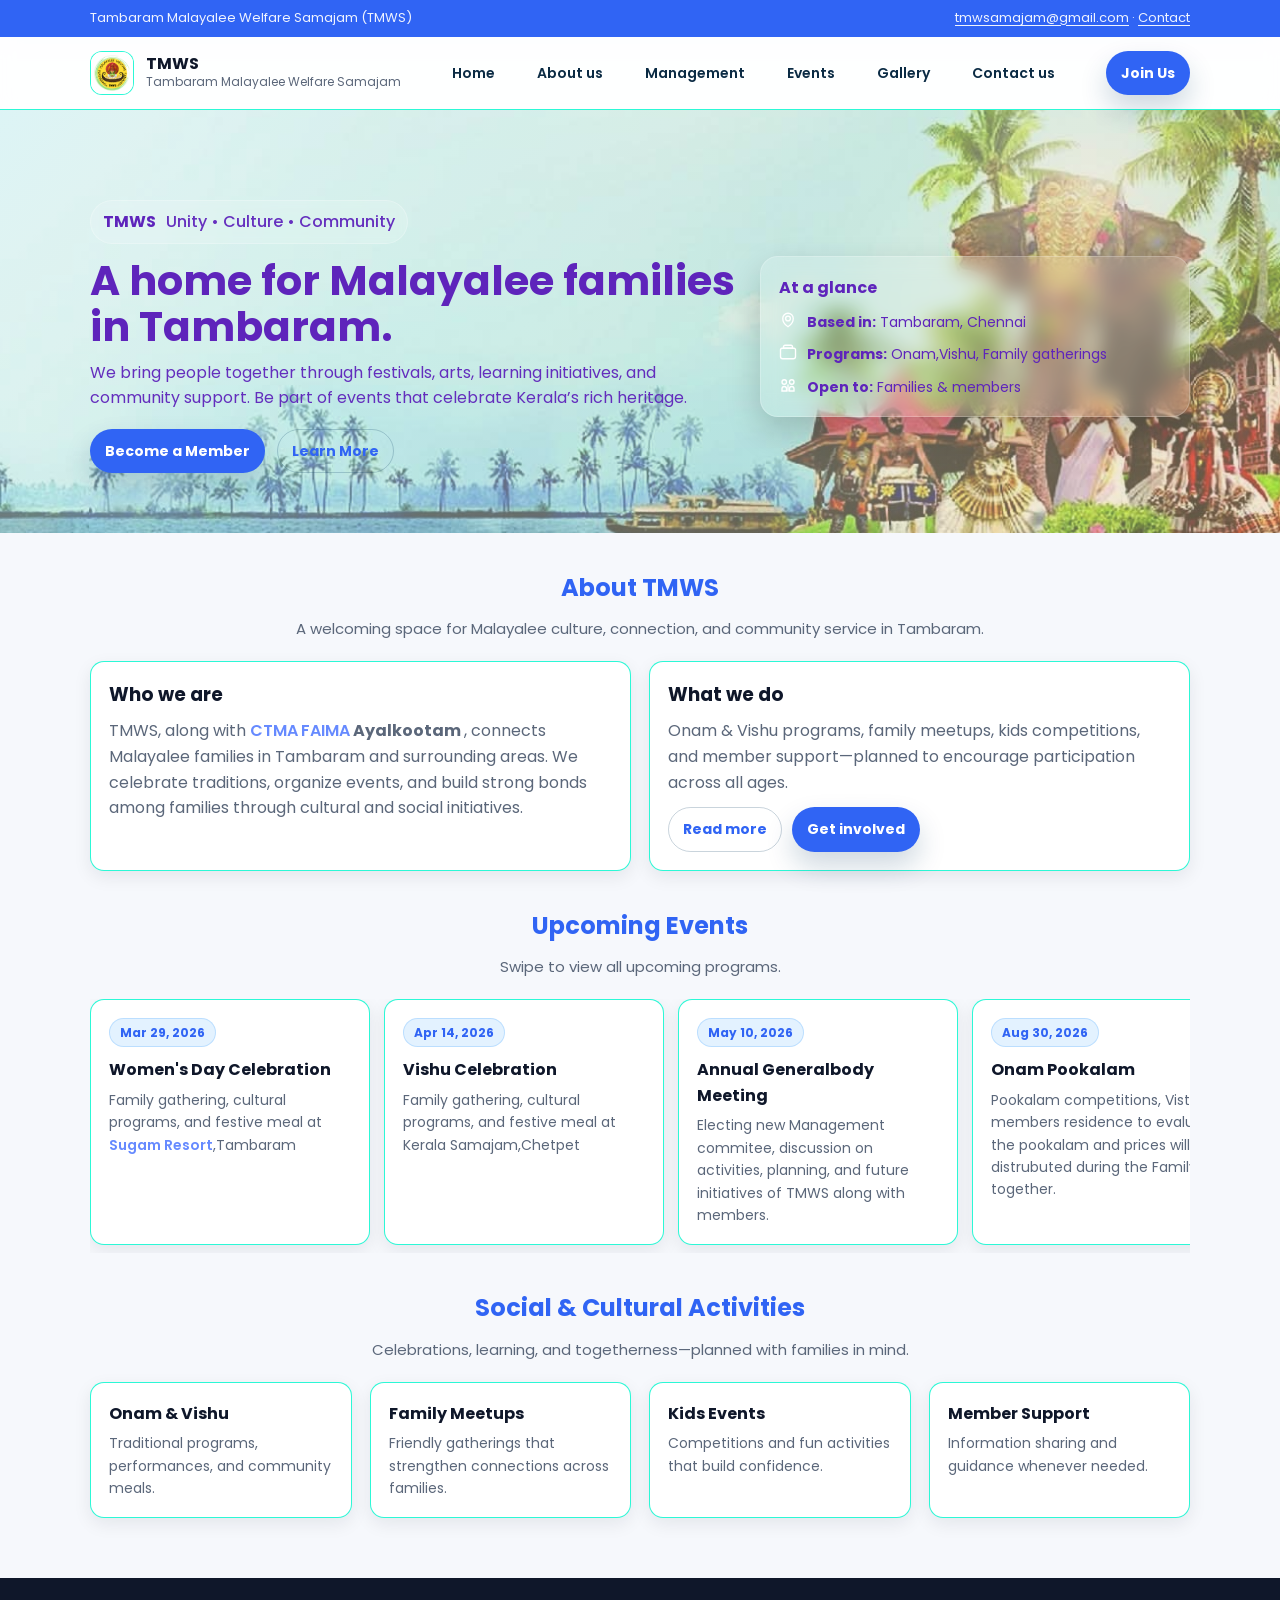
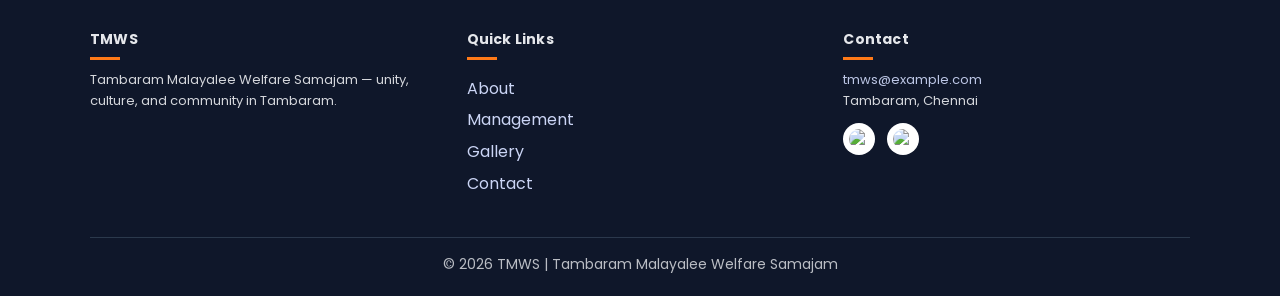
==== commit c66e1dcb: "Add files via upload" ====
--- a/index.html
+++ b/index.html
@@ -1,9 +1,7 @@
 <!DOCTYPE html>
 <html lang="en">
 <head>
-<meta charset="UTF-8">
-<meta name="viewport" content="width=device-width, initial-scale=1.0">
-<title>TMWS - Tambaram Malayalee Welfare Samajam</title>
+
 
 <link href="https://fonts.googleapis.com/css2?family=Poppins:wght@300;400;600&display=swap" rel="stylesheet">
 
@@ -97,11 +95,14 @@
                         <span aria-hidden="true">TMWS</span>
                         <span style="opacity:.95; font-weight:500;">Unity • Culture • Community</span>
                     </div>
-                    <h2>A home for Malayalee families in Tambaram.</h2>
-                    <p>
-                        We bring people together through festivals, arts, learning initiatives, and community support.
-                        Be part of events that celebrate Kerala’s rich heritage.
-                    </p>
+                    <h2 class="hero-title">
+  A home for Malayalee families in Tambaram.
+</h2>
+
+<p class="hero-text">
+  We bring people together through festivals, arts, learning initiatives, and community support.
+  Be part of events that celebrate Kerala’s rich heritage.
+</p>
                     <div class="hero-actions">
                         <a class="btn btn-primary" href="contact.html">Become a Member</a>
                         <a class="btn btn-outline" href="about.html">Learn More</a>
@@ -235,27 +236,162 @@
         </div>
     </section>
     
-<footer class="footer">
+
+
+<script src="assets/js/main.js" defer></script>
+
+</body>
+</html>
+<footer class="footer"> 
     <div class="container">
-        <div class="row">
-            <div style="max-width: 56ch;">
+
+        <div class="footer-grid">
+            
+            <!-- ABOUT -->
+            <div>
                 <h4>TMWS</h4>
-                <p>Tambaram Malayalee Welfare Samajam — unity, culture, and community in Tambaram.</p>
-            </div>
+                <p>
+                    Tambaram Malayalee Welfare Samajam — unity, culture, and community in Tambaram.
+                </p>
+            </div>
+
+            <!-- QUICK LINKS -->
             <div>
-                <h4>Quick links</h4>
-                <p><a href="about.html">About</a> · <a href="management.html">Management</a> · <a href="gallery.html">Gallery</a> · <a href="contact.html">Contact</a></p>
-            </div>
+                <h4>Quick Links</h4>
+                <ul class="footer-links">
+                    <li><a href="about.html">About</a></li>
+                    <li><a href="management.html">Management</a></li>
+                    <li><a href="gallery.html">Gallery</a></li>
+                    <li><a href="contact.html">Contact</a></li>
+                </ul>
+            </div>
+
+            <!-- CONTACT + SOCIAL -->
             <div>
                 <h4>Contact</h4>
-                <p><a href="mailto:tmws@example.com">tmws@example.com</a><br>Tambaram, Chennai</p>
-            </div>
-        </div>
-        <p style="margin-top:16px;">© 2026 TMWS | Tambaram Malayalee Welfare Samajam</p>
+                <p>
+                    <a href="mailto:tmws@example.com">tmws@example.com</a><br>
+                    Tambaram, Chennai
+                </p>
+
+                <!-- SOCIAL ICONS -->
+                <div class="social-icons">
+                    <a href="https://facebook.com/YOUR_PAGE" target="_blank">
+                        <img src="https://cdn-icons-png.flaticon.com/512/733/733547.png" alt="Facebook">
+                    </a>
+                    <a href="https://instagram.com/YOUR_PAGE" target="_blank">
+                        <img src="https://cdn-icons-png.flaticon.com/512/733/733558.png" alt="Instagram">
+                    </a>
+                </div>
+            </div>
+
+        </div>
+
+        <!-- BOTTOM -->
+        <div class="footer-bottom">
+            © 2026 TMWS | Tambaram Malayalee Welfare Samajam
+        </div>
+
     </div>
 </footer>
 
-<script src="assets/js/main.js" defer></script>
-
-</body>
-</html>
+<style>
+
+/* FOOTER BASE */
+.footer {
+  background: #0f172a;
+  color: #e5e7eb;
+  padding: 50px 20px 20px;
+}
+
+/* GRID */
+.footer-grid {
+  display: grid;
+  grid-template-columns: repeat(auto-fit, minmax(220px, 1fr));
+  gap: 30px;
+}
+
+/* HEADINGS */
+.footer h4 {
+  margin-bottom: 10px;
+  position: relative;
+}
+
+/* UNDERLINE EFFECT */
+.footer h4::after {
+  content: "";
+  display: block;
+  width: 30px;
+  height: 3px;
+  background: #ff7a18;
+  margin-top: 6px;
+  transition: 0.3s;
+}
+
+.footer h4:hover::after {
+  width: 50px;
+}
+
+/* LINKS */
+.footer-links {
+  list-style: none;
+  padding: 0;
+}
+
+.footer-links li {
+  margin: 6px 0;
+}
+
+.footer a {
+  color: #cbd5f5;
+  text-decoration: none;
+  transition: 0.3s;
+}
+
+.footer a:hover {
+  color: #ffb347;
+  padding-left: 5px;
+}
+
+/* SOCIAL ICONS */
+.social-icons {
+  margin-top: 12px;
+  display: flex;
+  gap: 12px;
+}
+
+.social-icons img {
+  width: 32px;
+  height: 32px;
+  border-radius: 50%;
+  padding: 6px;
+  background: white;
+  transition: 0.3s;
+}
+
+/* HOVER EFFECT */
+.social-icons img:hover {
+  transform: scale(1.2);
+  box-shadow: 0 5px 15px rgba(0,0,0,0.3);
+}
+
+/* BRAND COLORS */
+.social-icons a:nth-child(1):hover img {
+  background: #1877f2;
+}
+
+.social-icons a:nth-child(2):hover img {
+  background: linear-gradient(45deg, #f58529, #dd2a7b, #8134af);
+}
+
+/* BOTTOM */
+.footer-bottom {
+  text-align: center;
+  margin-top: 25px;
+  padding-top: 15px;
+  border-top: 1px solid #334155;
+  font-size: 14px;
+  opacity: 0.8;
+}
+
+</style>
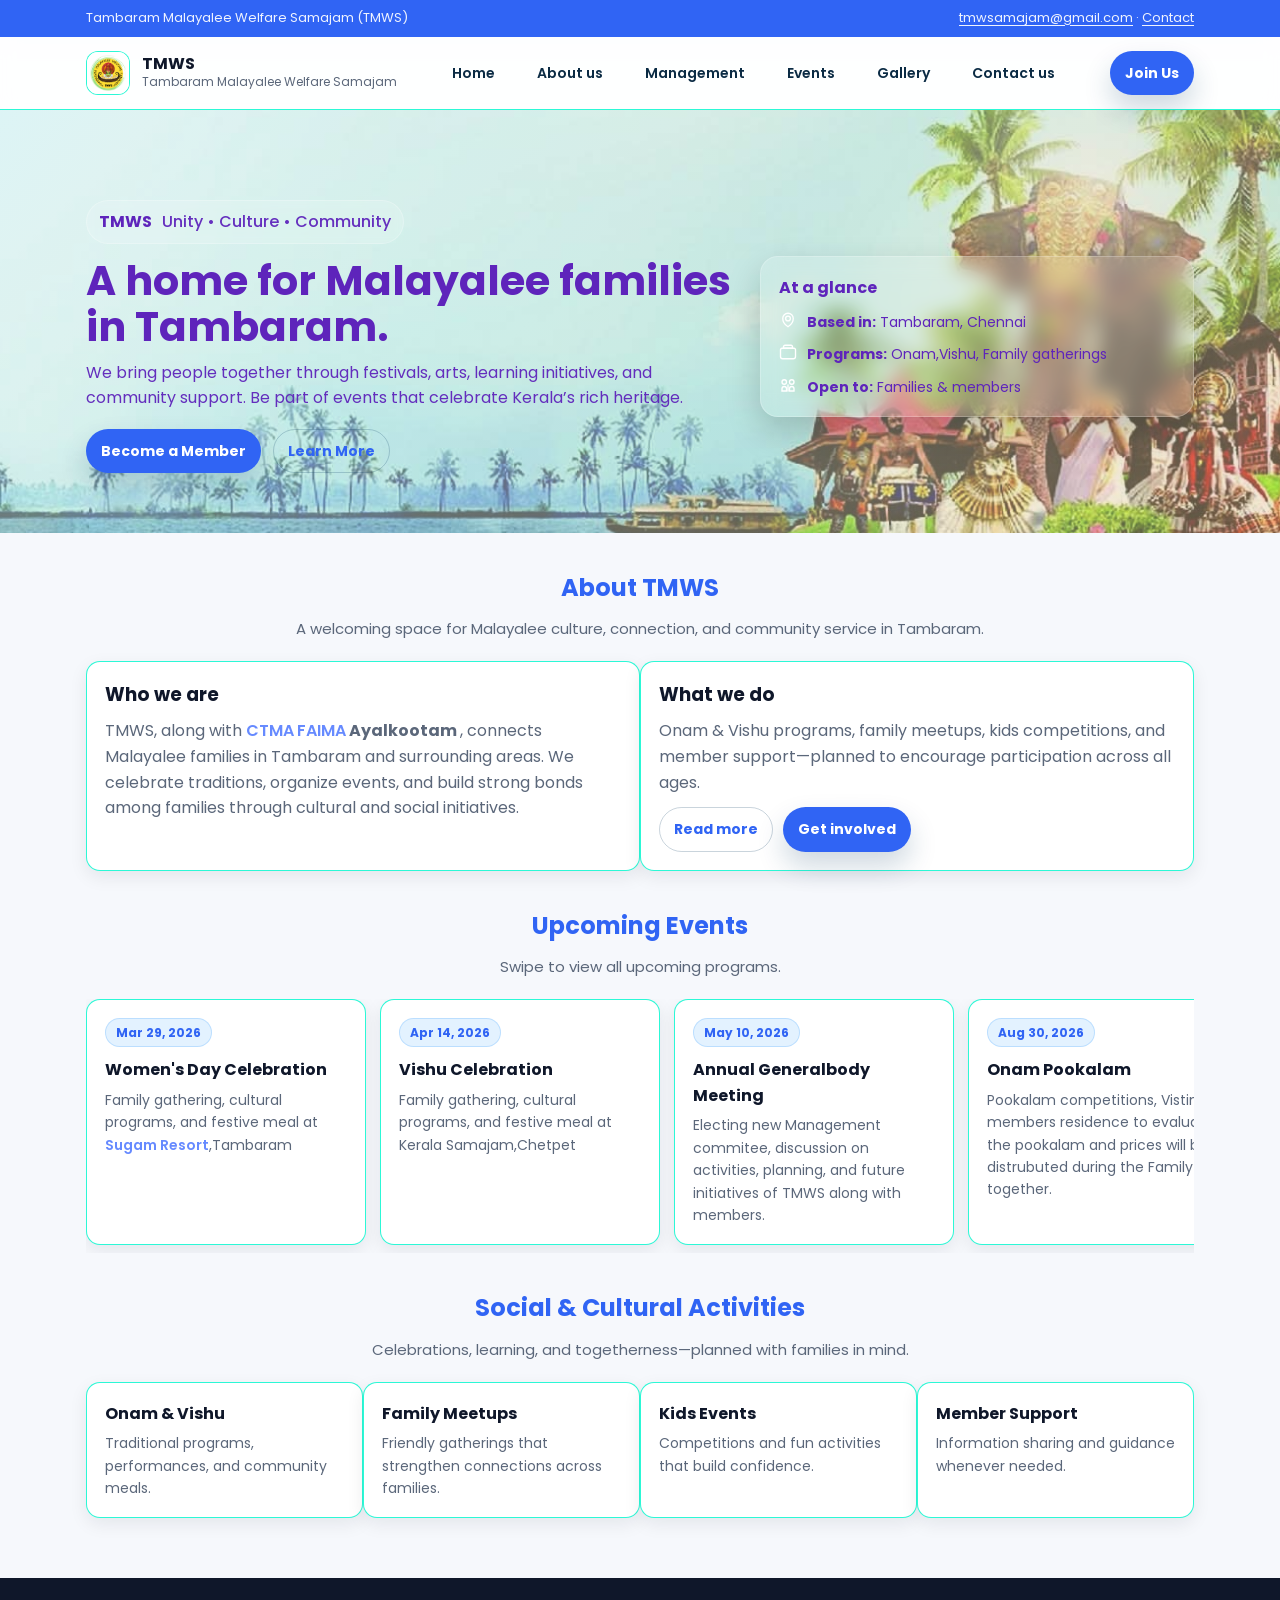
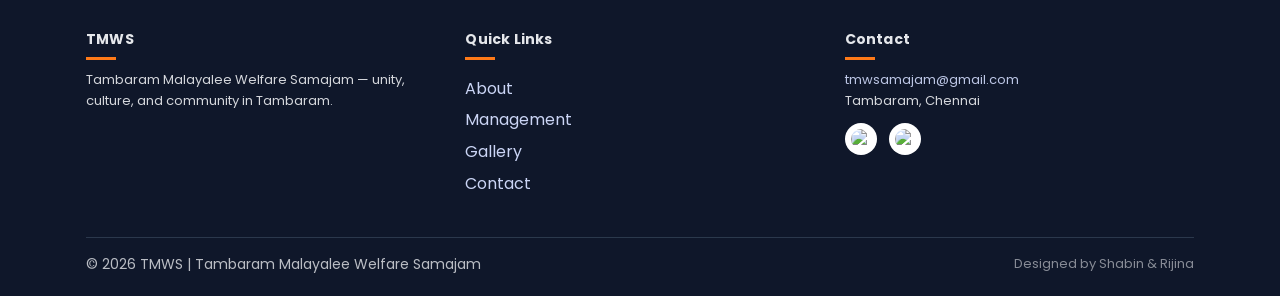
==== commit 87a62373: "Add files via upload update the gallery footer issues and fixed mobile version" ====
--- a/index.html
+++ b/index.html
@@ -1,8 +1,8 @@
 <!DOCTYPE html>
 <html lang="en">
 <head>
-
-
+<meta charset="UTF-8">
+<meta name="viewport" content="width=device-width, initial-scale=1.0">
 <link href="https://fonts.googleapis.com/css2?family=Poppins:wght@300;400;600&display=swap" rel="stylesheet">
 
 <link rel="stylesheet" href="assets/css/styles.css">
@@ -270,16 +270,16 @@
             <div>
                 <h4>Contact</h4>
                 <p>
-                    <a href="mailto:tmws@example.com">tmws@example.com</a><br>
+                    <a href="mailto:tmwsamajam@gmail.com">tmwsamajam@gmail.com</a><br>
                     Tambaram, Chennai
                 </p>
 
                 <!-- SOCIAL ICONS -->
                 <div class="social-icons">
-                    <a href="https://facebook.com/YOUR_PAGE" target="_blank">
+                    <a href="https://www.facebook.com/share/g/1Gp1rmMtkH/" target="_blank">
                         <img src="https://cdn-icons-png.flaticon.com/512/733/733547.png" alt="Facebook">
                     </a>
-                    <a href="https://instagram.com/YOUR_PAGE" target="_blank">
+                    <a href="https://instagram.com/tmwsamajam" target="_blank">
                         <img src="https://cdn-icons-png.flaticon.com/512/733/733558.png" alt="Instagram">
                     </a>
                 </div>
@@ -289,8 +289,15 @@
 
         <!-- BOTTOM -->
         <div class="footer-bottom">
-            © 2026 TMWS | Tambaram Malayalee Welfare Samajam
-        </div>
+  <div class="footer-bottom-inner">
+    <div class="footer-left">
+      © 2026 TMWS | Tambaram Malayalee Welfare Samajam
+    </div>
+    <div class="footer-right">
+      Designed by Shabin & Rijina
+    </div>
+  </div>
+</div>
 
     </div>
 </footer>
--- a/assets/css/styles.css
+++ b/assets/css/styles.css
@@ -41,7 +41,7 @@
 .container{
   max-width: var(--container);
   margin: 0 auto;
-  padding: 0 20px;
+  padding: 0 16px;
 }
 
 /* Header */
@@ -294,7 +294,7 @@
 .grid{
   display:grid;
   grid-template-columns: repeat(12, 1fr);
-  gap: 18px;
+  
 }
 .card{
   background: var(--surface);
@@ -569,4 +569,56 @@
 .social-btn:hover {
   transform: translateY(-2px);
   opacity: 0.9;
+}
+
+.footer-credit {
+  font-size: 13px;
+  opacity: 0.7;
+}
+
+.footer-credit:hover {
+  opacity: 1;
+}
+
+.footer-bottom {
+  border-top: 1px solid #334155;
+  margin-top: 20px;
+  padding-top: 12px;
+  font-size: 14px;
+  opacity: 0.85;
+}
+
+.footer-bottom-inner {
+  display: flex;
+  justify-content: space-between;
+  align-items: center;
+  flex-wrap: wrap;
+}
+
+.footer-left {
+  text-align: left;
+}
+
+.footer-right {
+  text-align: right;
+  font-size: 13px;
+  opacity: 0.7;
+}
+
+/* 🔥 Mobile Fix */
+@media (max-width: 600px) {
+  .footer-bottom-inner {
+    flex-direction: column;
+    gap: 6px;
+    text-align: center;
+  }
+
+  .footer-left,
+  .footer-right {
+    text-align: center;
+  }
+
+  .footer-right {
+    font-size: 12px;
+  }
 }
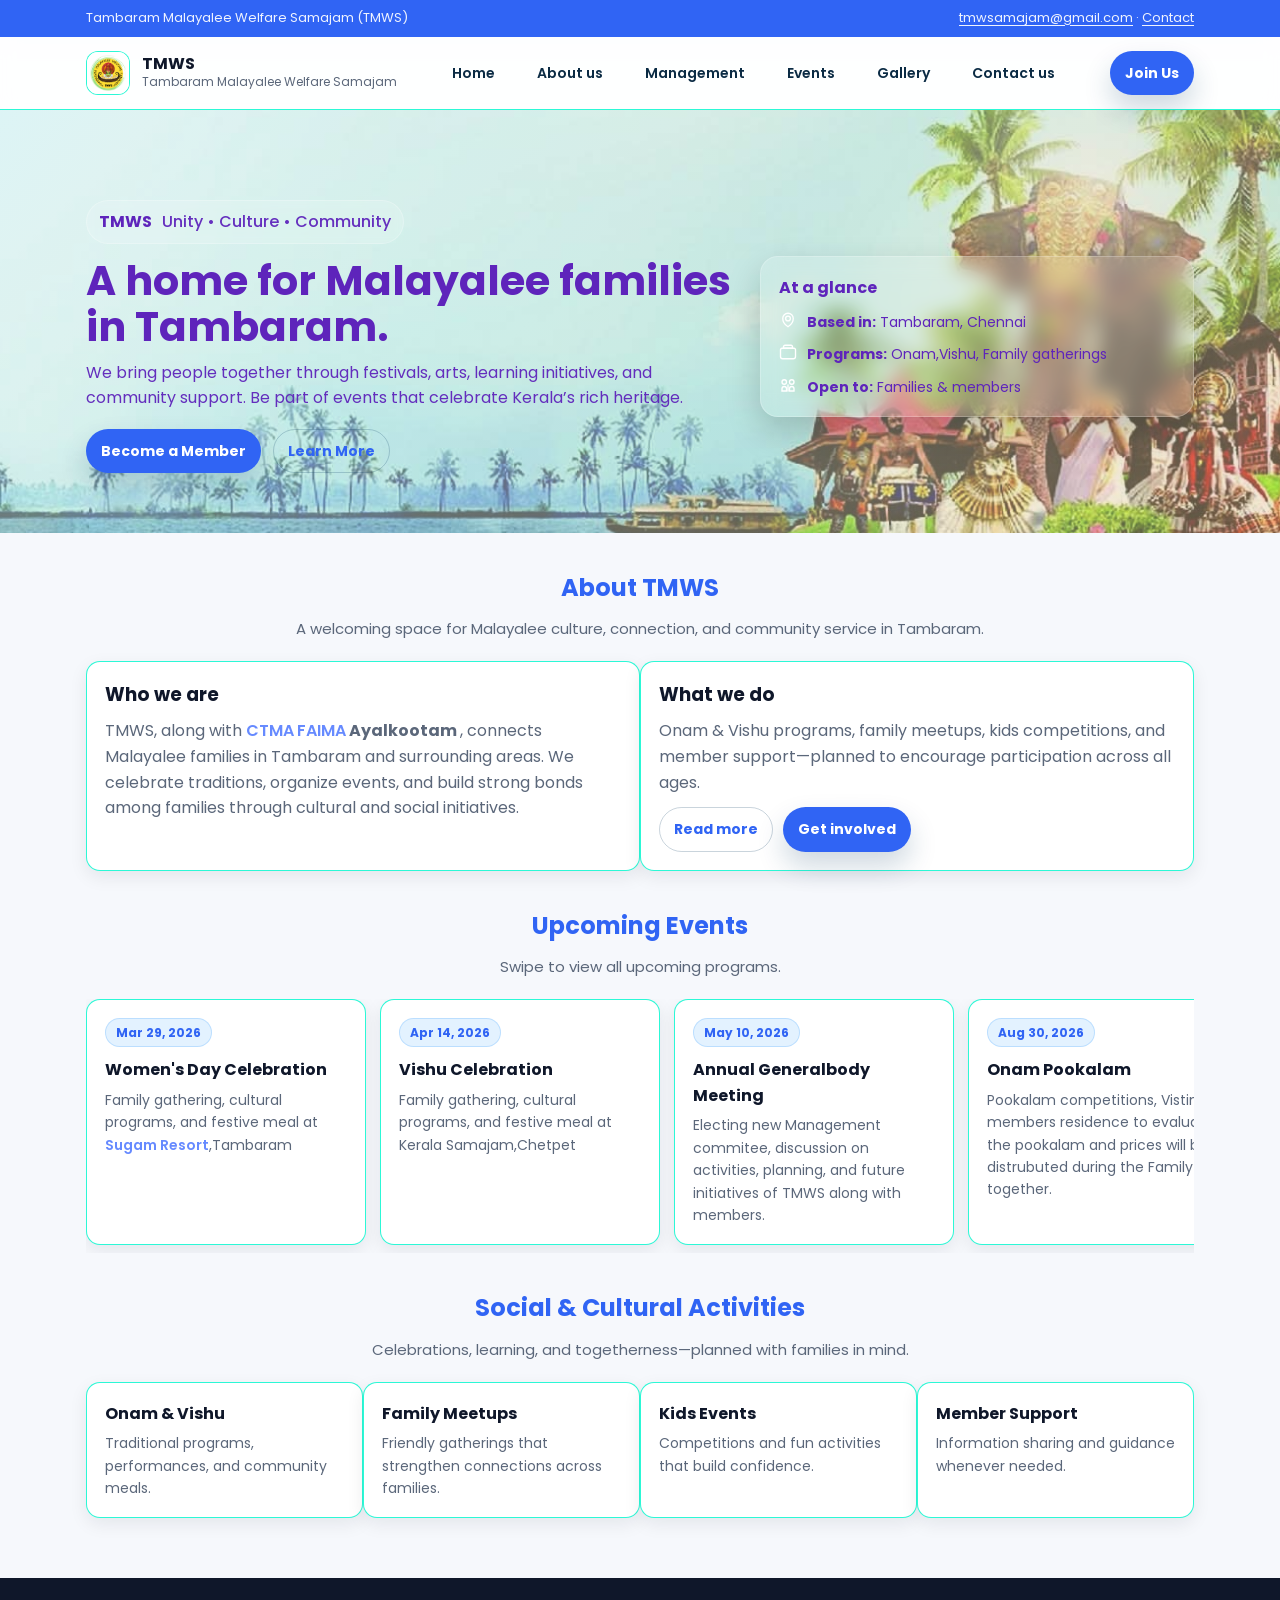
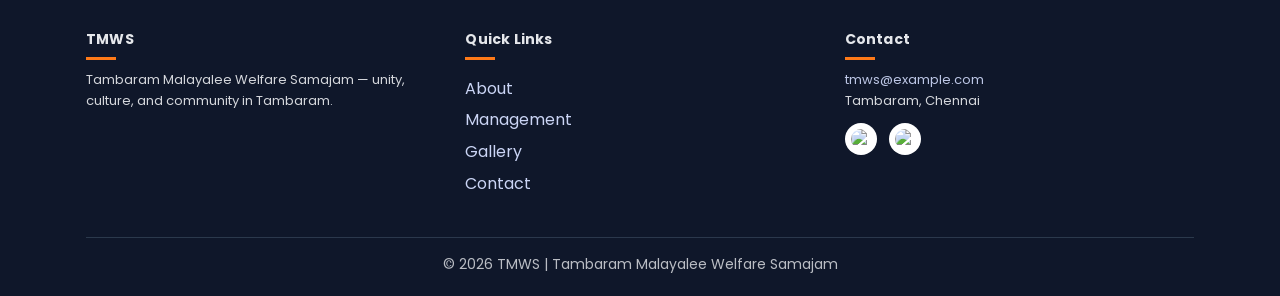
==== commit 4baae224: "Add files via upload updated gallery" ====
--- a/index.html
+++ b/index.html
@@ -3,6 +3,8 @@
 <head>
 <meta charset="UTF-8">
 <meta name="viewport" content="width=device-width, initial-scale=1.0">
+<title>TMWS - Tambaram Malayalee Welfare Samajam</title>
+
 <link href="https://fonts.googleapis.com/css2?family=Poppins:wght@300;400;600&display=swap" rel="stylesheet">
 
 <link rel="stylesheet" href="assets/css/styles.css">
@@ -95,14 +97,11 @@
                         <span aria-hidden="true">TMWS</span>
                         <span style="opacity:.95; font-weight:500;">Unity • Culture • Community</span>
                     </div>
-                    <h2 class="hero-title">
-  A home for Malayalee families in Tambaram.
-</h2>
-
-<p class="hero-text">
-  We bring people together through festivals, arts, learning initiatives, and community support.
-  Be part of events that celebrate Kerala’s rich heritage.
-</p>
+                    <h2>A home for Malayalee families in Tambaram.</h2>
+                    <p>
+                        We bring people together through festivals, arts, learning initiatives, and community support.
+                        Be part of events that celebrate Kerala’s rich heritage.
+                    </p>
                     <div class="hero-actions">
                         <a class="btn btn-primary" href="contact.html">Become a Member</a>
                         <a class="btn btn-outline" href="about.html">Learn More</a>
@@ -260,7 +259,7 @@
                 <h4>Quick Links</h4>
                 <ul class="footer-links">
                     <li><a href="about.html">About</a></li>
-                    <li><a href="management.html">Management</a></li>
+<li><a href="management.html">Management</a></li>
                     <li><a href="gallery.html">Gallery</a></li>
                     <li><a href="contact.html">Contact</a></li>
                 </ul>
@@ -270,16 +269,16 @@
             <div>
                 <h4>Contact</h4>
                 <p>
-                    <a href="mailto:tmwsamajam@gmail.com">tmwsamajam@gmail.com</a><br>
+                    <a href="mailto:tmws@example.com">tmws@example.com</a><br>
                     Tambaram, Chennai
                 </p>
 
                 <!-- SOCIAL ICONS -->
                 <div class="social-icons">
-                    <a href="https://www.facebook.com/share/g/1Gp1rmMtkH/" target="_blank">
+                    <a href="https://facebook.com/YOUR_PAGE" target="_blank">
                         <img src="https://cdn-icons-png.flaticon.com/512/733/733547.png" alt="Facebook">
                     </a>
-                    <a href="https://instagram.com/tmwsamajam" target="_blank">
+                    <a href="https://instagram.com/YOUR_PAGE" target="_blank">
                         <img src="https://cdn-icons-png.flaticon.com/512/733/733558.png" alt="Instagram">
                     </a>
                 </div>
@@ -289,15 +288,8 @@
 
         <!-- BOTTOM -->
         <div class="footer-bottom">
-  <div class="footer-bottom-inner">
-    <div class="footer-left">
-      © 2026 TMWS | Tambaram Malayalee Welfare Samajam
-    </div>
-    <div class="footer-right">
-      Designed by Shabin & Rijina
-    </div>
-  </div>
-</div>
+            © 2026 TMWS | Tambaram Malayalee Welfare Samajam
+        </div>
 
     </div>
 </footer>
